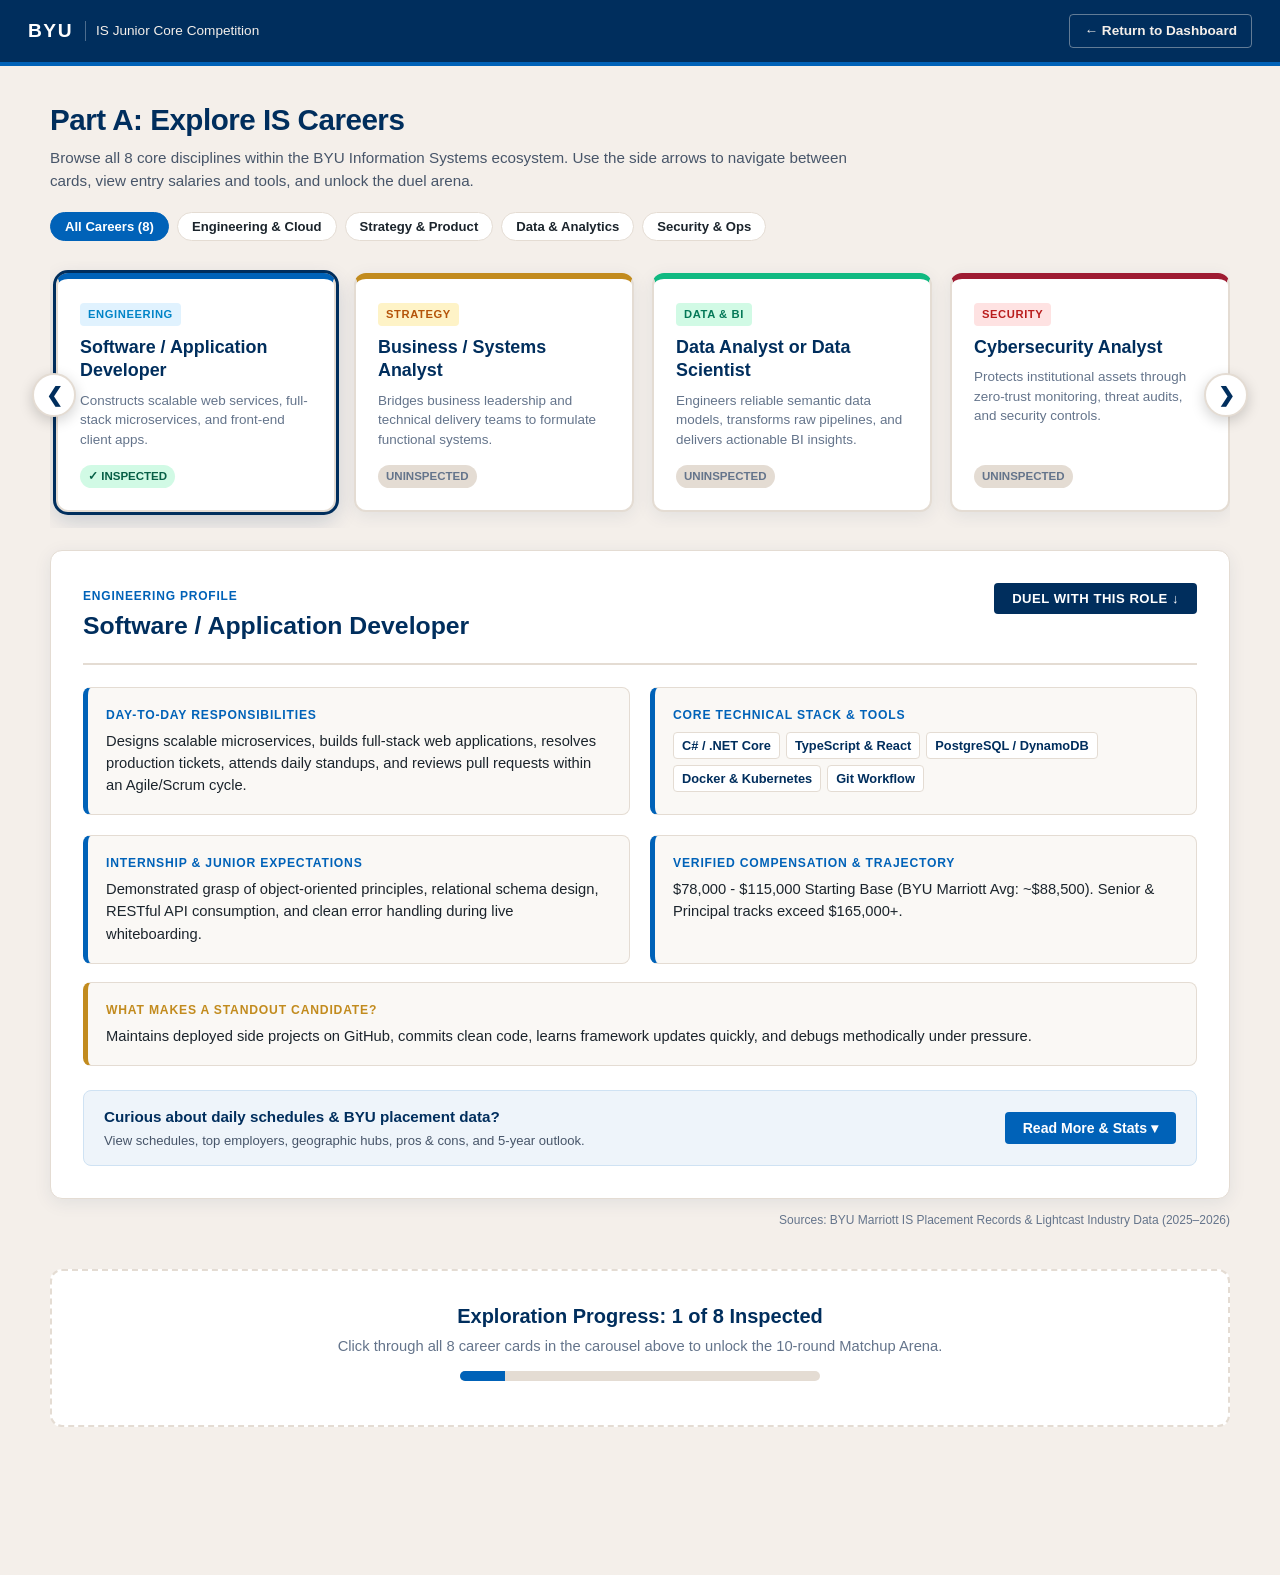
==== career-exploration.html @ b362ad03 "career exploration wed everything" ====
<!DOCTYPE html>
<html lang="en">
<head>
  <meta charset="UTF-8" />
  <meta name="viewport" content="width=device-width, initial-scale=1.0" />
  <title>BYU IS Career Launchpad | Career Discovery & Arena</title>
  <style>
    :root {
      --byu-navy: #002E5D;
      --byu-royal: #0062B8;
      --byu-sand: #F4EFEA;
      --byu-sand-dark: #E4DCD3;
      --byu-slate: #1B242C;
      --byu-white: #FFFFFF;
      --byu-gold: #C28B1E;
      --byu-crimson: #9E1B32;
      --arena-mat: #1a222d;
      --arena-ring: #0d131a;
      --neon-cyan: #00f0ff;
      --neon-gold: #ffb700;
      --shadow-soft: 0 4px 18px rgba(0, 46, 93, 0.08);
      --shadow-hard: 0 12px 36px rgba(0, 0, 0, 0.35);
    }

    * {
      box-sizing: border-box;
      margin: 0;
      padding: 0;
      font-family: -apple-system, BlinkMacSystemFont, "Segoe UI", Roboto, "Helvetica Neue", Arial, sans-serif;
    }

    html {
      scroll-behavior: smooth;
    }

    body {
      background-color: var(--byu-sand);
      color: var(--byu-slate);
      line-height: 1.5;
      padding-bottom: 100px;
    }

    .top-strip {
      background: var(--byu-navy);
      color: var(--byu-white);
      padding: 14px 28px;
      display: flex;
      justify-content: space-between;
      align-items: center;
      border-bottom: 4px solid var(--byu-royal);
    }

    .brand-cluster {
      display: flex;
      align-items: center;
      gap: 12px;
    }

    .brand-title {
      font-size: 1.2rem;
      font-weight: 900;
      letter-spacing: 1.5px;
      text-transform: uppercase;
    }

    .brand-sub {
      font-size: 0.85rem;
      color: var(--byu-sand);
      border-left: 1px solid rgba(255, 255, 255, 0.3);
      padding-left: 10px;
    }

    .home-portal {
      color: var(--byu-sand);
      text-decoration: none;
      font-size: 0.85rem;
      font-weight: 700;
      border: 1px solid rgba(244, 239, 234, 0.4);
      padding: 6px 14px;
      border-radius: 4px;
      transition: all 0.2s;
    }

    .home-portal:hover {
      background: var(--byu-royal);
      color: var(--byu-white);
      border-color: var(--byu-royal);
    }

    .content-container {
      max-width: 1220px;
      margin: 32px auto 0;
      padding: 0 20px;
    }

    /* PART A: CAROUSEL WITH DYNAMIC ARROWS */
    .module-section {
      margin-bottom: 40px;
    }

    .section-header {
      margin-bottom: 20px;
    }

    .section-title {
      font-size: 1.85rem;
      font-weight: 900;
      color: var(--byu-navy);
      letter-spacing: -0.5px;
      margin-bottom: 4px;
    }

    .section-subtitle {
      color: #475569;
      font-size: 0.95rem;
      max-width: 820px;
    }

    .carousel-controls-bar {
      display: flex;
      justify-content: flex-start;
      align-items: center;
      margin-bottom: 16px;
    }

    .filter-pills {
      display: flex;
      gap: 8px;
      overflow-x: auto;
      padding-bottom: 4px;
    }

    .pill-btn {
      border: 1px solid var(--byu-sand-dark);
      background: var(--byu-white);
      padding: 6px 14px;
      border-radius: 20px;
      cursor: pointer;
      font-size: 0.82rem;
      font-weight: 700;
      color: var(--byu-slate);
      transition: all 0.2s;
      white-space: nowrap;
    }

    .pill-btn.active {
      background: var(--byu-royal);
      color: var(--byu-white);
      border-color: var(--byu-royal);
    }

    /* CAROUSEL WRAPPER WITH PINNED SIDE BUTTONS & HIDDEN SCROLLBAR */
    .carousel-outer-wrapper {
      position: relative;
      display: flex;
      align-items: center;
    }

    .side-scroll-btn {
      position: absolute;
      top: 50%;
      transform: translateY(-50%);
      width: 44px;
      height: 44px;
      background: var(--byu-white);
      border: 2px solid var(--byu-sand-dark);
      border-radius: 50%;
      box-shadow: 0 4px 14px rgba(0, 0, 0, 0.18);
      display: flex;
      align-items: center;
      justify-content: center;
      cursor: pointer;
      font-size: 1.25rem;
      font-weight: 900;
      color: var(--byu-navy);
      z-index: 10;
      transition: all 0.2s ease;
      user-select: none;
    }

    .side-scroll-btn:hover {
      background: var(--byu-royal);
      color: var(--byu-white);
      border-color: var(--byu-royal);
      transform: translateY(-50%) scale(1.08);
    }

    .side-scroll-btn.hidden {
      display: none !important;
    }

    .side-scroll-left { left: -18px; }
    .side-scroll-right { right: -18px; }

    @media (max-width: 600px) {
      .side-scroll-left { left: -8px; }
      .side-scroll-right { right: -8px; }
    }

    .carousel-viewport {
      overflow-x: auto;
      scroll-behavior: smooth;
      padding: 12px 6px 16px;
      width: 100%;
      scrollbar-width: none; /* Firefox */
      -ms-overflow-style: none; /* IE/Edge */
    }

    .carousel-viewport::-webkit-scrollbar {
      display: none; /* Chrome, Safari, Opera */
    }

    .carousel-track {
      display: flex;
      gap: 18px;
      width: max-content;
    }

    /* ROLE COLOR STYLES */
    .career-card {
      width: 280px;
      background: var(--byu-white);
      border: 2px solid var(--byu-sand-dark);
      border-radius: 12px;
      padding: 22px;
      cursor: pointer;
      transition: all 0.22s ease-out;
      display: flex;
      flex-direction: column;
      justify-content: space-between;
      box-shadow: var(--shadow-soft);
      position: relative;
    }

    .career-card:hover {
      transform: translateY(-4px);
      box-shadow: 0 10px 24px rgba(0, 46, 93, 0.14);
    }

    .career-card.selected {
      outline: 3px solid var(--byu-navy);
      box-shadow: 0 8px 22px rgba(0, 46, 93, 0.2);
    }

    .card-theme-swe   { border-top: 6px solid #0062B8; }
    .card-theme-ba    { border-top: 6px solid #C28B1E; }
    .card-theme-data  { border-top: 6px solid #10B981; }
    .card-theme-sec   { border-top: 6px solid #9E1B32; }
    .card-theme-pm    { border-top: 6px solid #002E5D; }
    .card-theme-uxpm  { border-top: 6px solid #8B5CF6; }
    .card-theme-erp   { border-top: 6px solid #F59E0B; }
    .card-theme-cloud { border-top: 6px solid #06B6D4; }

    .badge-swe   { background: #E0F2FE; color: #0284C7; }
    .badge-ba    { background: #FEF3C7; color: #B45309; }
    .badge-data  { background: #D1FAE5; color: #047857; }
    .badge-sec   { background: #FEE2E2; color: #B91C1C; }
    .badge-pm    { background: #E2E8F0; color: #002E5D; }
    .badge-uxpm  { background: #EDE9FE; color: #6D28D9; }
    .badge-erp   { background: #FFEDD5; color: #C2410C; }
    .badge-cloud { background: #CFFAFE; color: #0E7490; }

    .card-badge {
      display: inline-block;
      font-size: 0.7rem;
      text-transform: uppercase;
      letter-spacing: 0.6px;
      padding: 3px 8px;
      border-radius: 4px;
      font-weight: 800;
      margin-bottom: 10px;
    }

    .card-title {
      font-size: 1.12rem;
      font-weight: 800;
      color: var(--byu-navy);
      line-height: 1.3;
      margin-bottom: 8px;
    }

    .card-snippet {
      font-size: 0.84rem;
      color: #64748B;
      line-height: 1.45;
      margin-bottom: 16px;
    }

    .card-inspect-tag {
      font-size: 0.72rem;
      font-weight: 800;
      padding: 3px 8px;
      border-radius: 20px;
      width: fit-content;
      text-transform: uppercase;
    }

    .card-inspect-tag.inspected { background: #D1FAE5; color: #065F46; }
    .card-inspect-tag.unopened { background: var(--byu-sand-dark); color: #64748B; }

    /* DETAIL SHEET PANEL */
    .detail-panel {
      background: var(--byu-white);
      border-radius: 12px;
      border: 1px solid var(--byu-sand-dark);
      padding: 32px;
      box-shadow: var(--shadow-soft);
      margin-top: 22px;
    }

    .detail-header-row {
      display: flex;
      justify-content: space-between;
      align-items: flex-start;
      border-bottom: 2px solid var(--byu-sand-dark);
      padding-bottom: 18px;
      margin-bottom: 22px;
      flex-wrap: wrap;
      gap: 12px;
    }

    .detail-heading {
      font-size: 1.55rem;
      font-weight: 900;
      color: var(--byu-navy);
    }

    .detail-grid {
      display: grid;
      grid-template-columns: 1fr 1fr;
      gap: 20px;
    }

    @media (max-width: 768px) {
      .detail-grid { grid-template-columns: 1fr; }
    }

    .detail-cell {
      background: #FAF8F5;
      padding: 18px;
      border-radius: 8px;
      border: 1px solid var(--byu-sand-dark);
      border-left-width: 5px;
    }

    .detail-label {
      font-size: 0.76rem;
      text-transform: uppercase;
      font-weight: 800;
      color: var(--byu-royal);
      letter-spacing: 0.8px;
      margin-bottom: 6px;
    }

    .detail-val {
      font-size: 0.92rem;
      color: var(--byu-slate);
    }

    .pills-group {
      display: flex;
      flex-wrap: wrap;
      gap: 6px;
      margin-top: 8px;
    }

    .tool-pill {
      background: var(--byu-white);
      border: 1px solid var(--byu-sand-dark);
      padding: 3px 8px;
      border-radius: 4px;
      font-size: 0.8rem;
      font-weight: 700;
      color: var(--byu-navy);
    }

    /* READ MORE DRAWER */
    .read-more-bar {
      margin-top: 24px;
      display: flex;
      justify-content: space-between;
      align-items: center;
      background: #EEF4FA;
      border: 1px solid #CFE2F3;
      padding: 14px 20px;
      border-radius: 8px;
    }

    .btn-toggle-readmore {
      background: var(--byu-royal);
      color: var(--byu-white);
      border: none;
      padding: 8px 18px;
      font-size: 0.88rem;
      font-weight: 800;
      border-radius: 4px;
      cursor: pointer;
      transition: background 0.2s;
    }

    .btn-toggle-readmore:hover {
      background: var(--byu-navy);
    }

    .deep-dive-drawer {
      display: none;
      margin-top: 22px;
      border-top: 2px dashed var(--byu-sand-dark);
      padding-top: 24px;
      animation: expandDrawer 0.3s ease-out;
    }

    .deep-dive-drawer.open {
      display: block;
    }

    @keyframes expandDrawer {
      from { opacity: 0; transform: translateY(-10px); }
      to { opacity: 1; transform: translateY(0); }
    }

    .drawer-section-title {
      font-size: 1.15rem;
      font-weight: 800;
      color: var(--byu-navy);
      margin-bottom: 14px;
      display: flex;
      align-items: center;
      gap: 8px;
    }

    .stats-table-wrapper {
      background: var(--byu-white);
      border: 1px solid var(--byu-sand-dark);
      border-radius: 8px;
      overflow: hidden;
      margin-bottom: 22px;
    }

    .stats-table {
      width: 100%;
      border-collapse: collapse;
      font-size: 0.88rem;
      text-align: left;
    }

    .stats-table th {
      background: var(--byu-navy);
      color: var(--byu-white);
      padding: 10px 14px;
      font-weight: 700;
      font-size: 0.8rem;
      text-transform: uppercase;
    }

    .stats-table td {
      padding: 10px 14px;
      border-bottom: 1px solid var(--byu-sand-dark);
      color: #334155;
    }

    .stats-table tr:nth-child(even) td {
      background: #FAF8F5;
    }

    .schedule-timeline {
      background: #FAF8F5;
      border: 1px solid var(--byu-sand-dark);
      border-radius: 8px;
      padding: 18px;
      margin-bottom: 22px;
    }

    .schedule-item {
      display: flex;
      gap: 16px;
      margin-bottom: 12px;
      font-size: 0.88rem;
    }

    .schedule-time {
      font-weight: 800;
      color: var(--byu-royal);
      min-width: 85px;
    }

    .schedule-desc {
      color: var(--byu-slate);
    }

    .pros-cons-grid {
      display: grid;
      grid-template-columns: 1fr 1fr;
      gap: 16px;
      margin-bottom: 22px;
    }

    @media (max-width: 650px) {
      .pros-cons-grid { grid-template-columns: 1fr; }
    }

    .pros-card {
      background: #F0FDF4;
      border: 1px solid #BBF7D0;
      border-radius: 8px;
      padding: 16px;
    }

    .cons-card {
      background: #FEF2F2;
      border: 1px solid #FECACA;
      border-radius: 8px;
      padding: 16px;
    }

    .pros-cons-title {
      font-size: 0.8rem;
      font-weight: 800;
      text-transform: uppercase;
      letter-spacing: 0.6px;
      margin-bottom: 8px;
    }

    .pros-cons-list {
      padding-left: 18px;
      font-size: 0.86rem;
      color: #334155;
    }

    .pros-cons-list li { margin-bottom: 4px; }

    .citation-foot {
      font-size: 0.75rem;
      color: #64748B;
      text-align: right;
      margin-top: 12px;
    }

    /* GATEWAY LOCK CONTROLLER */
    .arena-gate {
      background: var(--byu-white);
      border: 2px dashed var(--byu-sand-dark);
      border-radius: 12px;
      padding: 30px;
      text-align: center;
      margin: 32px 0 48px;
      transition: all 0.3s;
    }

    .arena-gate.open {
      border: 2px solid var(--byu-royal);
      background: #F0F6FC;
    }

    .gate-meter {
      max-width: 360px;
      height: 10px;
      background: var(--byu-sand-dark);
      border-radius: 10px;
      margin: 14px auto;
      overflow: hidden;
    }

    .gate-meter-fill {
      height: 100%;
      background: var(--byu-royal);
      width: 12.5%;
      transition: width 0.35s ease;
    }

    .btn-enter-arena {
      background: var(--byu-navy);
      color: var(--byu-white);
      border: none;
      padding: 14px 34px;
      font-size: 0.98rem;
      font-weight: 900;
      border-radius: 4px;
      cursor: pointer;
      letter-spacing: 0.5px;
      text-transform: uppercase;
      transition: all 0.2s;
    }

    .btn-enter-arena:hover {
      background: var(--byu-royal);
      transform: translateY(-2px);
      box-shadow: 0 6px 18px rgba(0, 98, 184, 0.3);
    }

    /* PART B: EXTERNAL LIGHT-THEMED ORIENTATION CARD */
    .arena-standalone-guide {
      background: var(--byu-white);
      border: 1px solid var(--byu-sand-dark);
      border-radius: 12px;
      padding: 30px 32px;
      margin-bottom: 24px;
      box-shadow: var(--shadow-soft);
      border-left: 6px solid var(--byu-royal);
    }

    .guide-badge {
      display: inline-block;
      font-size: 0.72rem;
      font-weight: 800;
      text-transform: uppercase;
      letter-spacing: 0.8px;
      background: #E0F2FE;
      color: var(--byu-royal);
      padding: 3px 10px;
      border-radius: 4px;
      margin-bottom: 8px;
    }

    .arena-standalone-guide h2 {
      font-size: 1.55rem;
      font-weight: 900;
      color: var(--byu-navy);
      margin-bottom: 6px;
    }

    .arena-standalone-guide p {
      color: #475569;
      font-size: 0.95rem;
      line-height: 1.55;
      max-width: 960px;
      margin-bottom: 20px;
    }

    .guide-steps-row {
      display: grid;
      grid-template-columns: repeat(3, 1fr);
      gap: 16px;
    }

    @media (max-width: 768px) {
      .guide-steps-row { grid-template-columns: 1fr; }
    }

    .guide-step-box {
      background: #FAF8F5;
      border: 1px solid var(--byu-sand-dark);
      border-radius: 8px;
      padding: 16px;
    }

    .step-num {
      font-size: 0.78rem;
      font-weight: 900;
      color: var(--byu-royal);
      text-transform: uppercase;
      margin-bottom: 4px;
    }

    .step-text {
      font-size: 0.88rem;
      color: var(--byu-slate);
      line-height: 1.4;
    }

    /* PART B: STADIUM ARENA (DARK DUEL CONTAINER) */
    .arena-colosseum {
      display: none;
      background: var(--arena-ring);
      border-radius: 16px;
      box-shadow: var(--shadow-hard);
      overflow: hidden;
      color: var(--byu-white);
      margin-top: 40px;
      border: 2px solid #283747;
    }

    .arena-colosseum.unlocked {
      display: block;
      animation: colosseumDeploy 0.5s cubic-bezier(0.16, 1, 0.3, 1);
    }

    @keyframes colosseumDeploy {
      from { opacity: 0; transform: scale(0.97) translateY(30px); }
      to { opacity: 1; transform: scale(1) translateY(0); }
    }

    .arena-skyline {
      background: linear-gradient(180deg, #0b1118 0%, #151e2a 100%);
      padding: 18px 28px;
      display: flex;
      justify-content: space-between;
      align-items: center;
      border-bottom: 2px solid #233140;
      flex-wrap: wrap;
      gap: 16px;
    }

    .roster-picker {
      display: flex;
      align-items: center;
      gap: 10px;
    }

    .roster-select {
      background: #192330;
      color: var(--byu-white);
      border: 1px solid #3d4f63;
      border-radius: 4px;
      padding: 8px 12px;
      font-size: 0.92rem;
      font-weight: 700;
      outline: none;
    }

    .battle-canvas {
      background: radial-gradient(circle at center, #202b38 0%, #10151c 85%);
      position: relative;
      padding: 36px 20px 10px;
      overflow: hidden;
      min-height: 440px;
      display: flex;
      flex-direction: column;
      justify-content: space-between;
    }

    .rope-line {
      position: absolute;
      width: 100%;
      height: 4px;
      background: rgba(255, 255, 255, 0.14);
      border-top: 1px solid rgba(0, 240, 255, 0.2);
      border-bottom: 1px solid rgba(0, 0, 0, 0.4);
      z-index: 1;
    }
    .rope-1 { top: 110px; }
    .rope-2 { top: 150px; }
    .rope-3 { top: 190px; }

    .fighters-row {
      display: flex;
      justify-content: space-around;
      align-items: flex-end;
      position: relative;
      z-index: 3;
      padding: 0 30px;
      min-height: 230px;
    }

    .fighter-pedestal {
      display: flex;
      flex-direction: column;
      align-items: center;
      width: 170px;
      position: relative;
      transition: transform 0.2s;
    }

    .hp-shell {
      width: 150px;
      background: #11171f;
      border: 2px solid #3e4f63;
      border-radius: 6px;
      padding: 3px;
      margin-bottom: 12px;
      box-shadow: 0 0 10px rgba(0,0,0,0.5);
    }

    .hp-fill {
      height: 13px;
      background: linear-gradient(90deg, #10B981, #059669);
      border-radius: 3px;
      transition: width 0.4s ease-out, background 0.4s;
      width: 100%;
    }

    .fighter-avatar {
      width: 125px;
      height: 145px;
      position: relative;
    }

    .fighter-title-tag {
      font-size: 0.9rem;
      font-weight: 900;
      color: var(--byu-sand);
      margin-top: 8px;
      text-align: center;
      letter-spacing: 0.5px;
    }

    .stadium-score-bug {
      background: rgba(17, 23, 31, 0.85);
      border: 1px solid #3e4f63;
      border-radius: 6px;
      padding: 8px 16px;
      text-align: center;
      box-shadow: 0 4px 15px rgba(0,0,0,0.4);
    }

    .score-round {
      font-size: 1.15rem;
      font-weight: 900;
      letter-spacing: 2px;
      color: var(--neon-cyan);
    }

    /* PUNCH AND HIT DYNAMICS */
    .l-lunge { animation: lungeLeft 0.35s ease-in-out; }
    .r-lunge { animation: lungeRight 0.35s ease-in-out; }
    .damage-reaction { animation: hurtShake 0.35s ease-in-out; }

    @keyframes lungeLeft {
      0% { transform: translateX(0); }
      50% { transform: translateX(110px) rotate(10deg); }
      100% { transform: translateX(0); }
    }

    @keyframes lungeRight {
      0% { transform: translateX(0); }
      50% { transform: translateX(-110px) rotate(-10deg); }
      100% { transform: translateX(0); }
    }

    @keyframes hurtShake {
      0% { transform: translateX(0); }
      25% { transform: translateX(14px); filter: brightness(2.5) drop-shadow(0 0 14px var(--byu-crimson)); }
      50% { transform: translateX(-10px); }
      75% { transform: translateX(6px); }
      100% { transform: translateX(0); }
    }

    .impact-splash {
      position: absolute;
      top: -26px;
      font-size: 1.5rem;
      font-weight: 900;
      color: var(--neon-gold);
      text-shadow: 0 0 10px rgba(0,0,0,0.9);
      opacity: 0;
      pointer-events: none;
      transition: all 0.2s;
    }

    .impact-splash.show {
      opacity: 1;
      transform: translateY(-14px) scale(1.2);
    }

    /* 4-OPTION DILEMMA CONSOLE */
    .dilemma-console {
      background: var(--byu-white);
      color: var(--byu-slate);
      border-radius: 10px;
      padding: 24px;
      margin: 18px 20px 20px;
      box-shadow: 0 10px 30px rgba(0,0,0,0.5);
      position: relative;
      z-index: 4;
    }

    .dilemma-title {
      font-size: 1.1rem;
      font-weight: 800;
      color: var(--byu-navy);
      margin-bottom: 18px;
      line-height: 1.4;
    }

    .dilemma-grid {
      display: grid;
      grid-template-columns: 1fr 1fr;
      gap: 12px;
    }

    @media (max-width: 700px) {
      .dilemma-grid { grid-template-columns: 1fr; }
    }

    .dilemma-btn {
      background: var(--byu-sand);
      border: 1px solid var(--byu-sand-dark);
      padding: 14px;
      border-radius: 6px;
      font-size: 0.9rem;
      text-align: left;
      cursor: pointer;
      color: var(--byu-slate);
      font-weight: 500;
      line-height: 1.4;
      transition: all 0.2s;
    }

    .dilemma-btn:hover {
      background: #E8F1F9;
      border-color: var(--byu-royal);
      color: var(--byu-navy);
      transform: translateY(-1px);
    }

    /* SIMPLIFIED VERDICT BANNER */
    .arena-verdict-box {
      background: var(--byu-white);
      color: var(--byu-slate);
      border-radius: 12px;
      padding: 30px;
      margin: 18px 20px 24px;
      border-top: 6px solid var(--byu-royal);
      display: none;
      box-shadow: 0 10px 30px rgba(0,0,0,0.3);
      text-align: left;
    }

    .verdict-header-row {
      display: flex;
      justify-content: space-between;
      align-items: center;
      border-bottom: 2px solid var(--byu-sand-dark);
      padding-bottom: 14px;
      margin-bottom: 18px;
      flex-wrap: wrap;
      gap: 12px;
    }

    .verdict-header-row h3 {
      font-size: 1.6rem;
      font-weight: 900;
      color: var(--byu-navy);
    }

    .verdict-badge {
      background: #E8F1F9;
      color: var(--byu-royal);
      padding: 4px 12px;
      border-radius: 20px;
      font-size: 0.82rem;
      font-weight: 800;
      text-transform: uppercase;
      letter-spacing: 0.8px;
    }

    .verdict-summary-list {
      list-style: none;
      margin-bottom: 24px;
      display: flex;
      flex-direction: column;
      gap: 10px;
    }

    .verdict-summary-list li {
      background: #FAF8F5;
      padding: 12px 16px;
      border-radius: 6px;
      border-left: 4px solid var(--byu-royal);
      font-size: 0.92rem;
      color: #334155;
    }

    .verdict-summary-list li strong {
      color: var(--byu-navy);
    }

    .verdict-actions {
      display: flex;
      justify-content: flex-end;
      gap: 12px;
      flex-wrap: wrap;
    }

    .btn-secondary {
      background: var(--byu-sand);
      color: var(--byu-slate);
      border: 1px solid var(--byu-sand-dark);
      padding: 10px 20px;
      font-size: 0.92rem;
      font-weight: 800;
      border-radius: 4px;
      cursor: pointer;
      transition: all 0.2s;
    }

    .btn-secondary:hover {
      background: #eae2d8;
    }
  </style>
</head>
<body>

  <header class="top-strip">
    <div class="brand-cluster">
      <span class="brand-title">BYU</span>
      <span class="brand-sub">IS Junior Core Competition</span>
    </div>
    <a href="index.html" class="home-portal">&larr; Return to Dashboard</a>
  </header>

  <main class="content-container">

    <section class="module-section" id="partASection">
      <div class="section-header">
        <h1 class="section-title">Part A: Explore IS Careers</h1>
        <p class="section-subtitle">
          Browse all 8 core disciplines within the BYU Information Systems ecosystem. Use the side arrows to navigate between cards, view entry salaries and tools, and unlock the duel arena.
        </p>
      </div>

      <div class="carousel-controls-bar">
        <div class="filter-pills" id="filterPills">
          <button class="pill-btn active" onclick="filterCarousel('all', this)">All Careers (8)</button>
          <button class="pill-btn" onclick="filterCarousel('engineering', this)">Engineering & Cloud</button>
          <button class="pill-btn" onclick="filterCarousel('strategy', this)">Strategy & Product</button>
          <button class="pill-btn" onclick="filterCarousel('data', this)">Data & Analytics</button>
          <button class="pill-btn" onclick="filterCarousel('security', this)">Security & Ops</button>
        </div>
      </div>

      <div class="carousel-outer-wrapper">
        <button class="side-scroll-btn side-scroll-left" id="scrollBtnLeft" onclick="scrollCarousel(-1)" aria-label="Scroll left">&#10094;</button>

        <div class="carousel-viewport" id="carouselViewport">
          <div class="carousel-track" id="carouselTrack"></div>
        </div>

        <button class="side-scroll-btn side-scroll-right" id="scrollBtnRight" onclick="scrollCarousel(1)" aria-label="Scroll right">&#10095;</button>
      </div>

      <div class="detail-panel" id="detailPanel"></div>
      <p class="citation-foot">Sources: BYU Marriott IS Placement Records & Lightcast Industry Data (2025–2026)</p>
    </section>

    <div class="arena-gate" id="arenaGate">
      <h3 id="gateHeading" style="color: var(--byu-navy); font-size: 1.25rem; margin-bottom: 4px;">Locked: Complete Your Exploration</h3>
      <p id="gateSub" style="color: #64748B; font-size: 0.92rem;">Inspect all 8 career cards above to unlock the 10-round Matchup Arena.</p>
      <div class="gate-meter">
        <div class="gate-meter-fill" id="gateMeterFill"></div>
      </div>
      <button class="btn-enter-arena" id="btnEnterArena" style="display: none;" onclick="unlockStadium()">
        Enter Matchup Arena &darr;
      </button>
    </div>

    <section class="arena-standalone-guide" id="arenaGuideBlock" style="display: none;">
      <span class="guide-badge">Career Comparison Arena</span>
      <h2>Torn Between Two Career Paths? Let Real Decisions Break the Tie.</h2>
      <p>
        Information Systems opens doors to distinct disciplines, and it is normal to like more than one. 
        The <strong>Matchup Arena</strong> lets you pick any two career paths you are considering and pits them head-to-head. 
        Rather than asking which career is "better," you will navigate 10 realistic, junior-friendly work scenarios. 
        Your choices reflect how you naturally like to think, build, and work with teams, revealing which path is genuinely the strongest fit for you before the STEM Fair.
      </p>

      <div class="guide-steps-row">
        <div class="guide-step-box">
          <div class="step-num">Step 1: Choose Your Matchup</div>
          <div class="step-text">Select two distinct career paths you find appealing using the Corner 1 and Corner 2 dropdowns.</div>
        </div>
        <div class="guide-step-box">
          <div class="step-num">Step 2: Answer Work Dilemmas</div>
          <div class="step-text">Work through 10 scenarios. Each choice awards points and triggers attack animations for matching roles.</div>
        </div>
        <div class="guide-step-box">
          <div class="step-num">Step 3: Unpack Your Alignment</div>
          <div class="step-text">Receive a tailored breakdown detailing why that discipline fits your natural rhythm, along with an action item.</div>
        </div>
      </div>
    </section>

    <section class="arena-colosseum" id="arenaColosseum">
      <div class="arena-skyline">
        <div class="roster-picker">
          <label style="font-size: 0.8rem; text-transform: uppercase; color: #94A3B8; font-weight: 800;">Corner 1:</label>
          <select class="roster-select" id="rosterCorner1"></select>
        </div>
        <div style="font-size: 1.4rem; font-weight: 900; color: var(--neon-cyan); text-shadow: 0 0 10px rgba(0,240,255,0.5);">VS</div>
        <div class="roster-picker">
          <label style="font-size: 0.8rem; text-transform: uppercase; color: #94A3B8; font-weight: 800;">Corner 2:</label>
          <select class="roster-select" id="rosterCorner2"></select>
        </div>
        <button class="btn-enter-arena" style="padding: 8px 18px; font-size: 0.85rem;" onclick="resetMatch()">Rematch</button>
      </div>

      <div class="battle-canvas">
        <div class="rope-line rope-1"></div>
        <div class="rope-line rope-2"></div>
        <div class="rope-line rope-3"></div>

        <div class="fighters-row">
          <div class="fighter-pedestal" id="pedestalLeft">
            <div class="impact-splash" id="impactLeft">CLASH!</div>
            <div class="hp-shell"><div class="hp-fill" id="hpFillLeft"></div></div>
            <div class="fighter-avatar" id="avatarLeft"></div>
            <div class="fighter-title-tag" id="titleLeft">Fighter 1</div>
          </div>

          <div class="stadium-score-bug">
            <div class="score-round" id="roundIndicator">ROUND 1 / 10</div>
            <span style="font-size: 0.72rem; color: #94A3B8; text-transform: uppercase; letter-spacing: 1px;">Alignment Clash</span>
          </div>

          <div class="fighter-pedestal" id="pedestalRight">
            <div class="impact-splash" id="impactRight">CLASH!</div>
            <div class="hp-shell"><div class="hp-fill" id="hpFillRight"></div></div>
            <div class="fighter-avatar" id="avatarRight"></div>
            <div class="fighter-title-tag" id="titleRight">Fighter 2</div>
          </div>
        </div>

        <div class="dilemma-console" id="dilemmaConsole">
          <div class="dilemma-title" id="dilemmaTitle">Loading scenario...</div>
          <div class="dilemma-grid" id="dilemmaGrid"></div>
        </div>

        <div class="arena-verdict-box" id="verdictBox">
          <div class="verdict-header-row">
            <div>
              <span style="font-size:0.75rem; font-weight:800; text-transform:uppercase; color:var(--byu-royal);">Duel Outcome</span>
              <h3 id="verdictHeadline">Alignment Determined</h3>
            </div>
            <span class="verdict-badge" id="verdictBadge">Validated Fit</span>
          </div>

          <p id="verdictIntro" style="font-size: 0.98rem; color: #334155; margin-bottom: 16px;"></p>

          <ul class="verdict-summary-list">
            <li id="whyPoint1"><strong>Why this fits you:</strong> Analyzing breakdown...</li>
            <li id="whyPoint2"><strong>Your optimal rhythm:</strong> Analyzing work style...</li>
            <li id="whyPoint3"><strong>STEM Fair action item:</strong> Loading action item...</li>
          </ul>

          <div class="verdict-actions">
            <button class="btn-secondary" onclick="resetMatch()">Test Another Matchup</button>
            <button class="btn-enter-arena" id="btnDeepDive" onclick="deepDiveWinner()">
              Review Role Details &uarr;
            </button>
          </div>
        </div>
      </div>
    </section>

  </main>

  <script>
    // --- 1. DATA REPOSITORY: 8 CORE IS PATHS WITH DEEP-DIVE EXPANSION ---
    const careerTracks = [
      {
        id: "swe",
        title: "Software / Application Developer",
        categoryGroup: "engineering",
        categoryBadge: "Engineering",
        themeClass: "card-theme-swe",
        badgeClass: "badge-swe",
        accentColor: "#0062B8",
        fighterName: "The Code Titan",
        snippet: "Constructs scalable web services, full-stack microservices, and front-end client apps.",
        dayToDay: "Designs scalable microservices, builds full-stack web applications, resolves production tickets, attends daily standups, and reviews pull requests within an Agile/Scrum cycle.",
        skills: ["C# / .NET Core", "TypeScript & React", "PostgreSQL / DynamoDB", "Docker & Kubernetes", "Git Workflow"],
        internExpectations: "Demonstrated grasp of object-oriented principles, relational schema design, RESTful API consumption, and clean error handling during live whiteboarding.",
        salary: "$78,000 - $115,000 Starting Base (BYU Marriott Avg: ~$88,500). Senior & Principal tracks exceed $165,000+.",
        standout: "Maintains deployed side projects on GitHub, commits clean code, learns framework updates quickly, and debugs methodically under pressure.",
        summaryWhy: "You lean into direct building, hands-on logic, and solving concrete code errors rather than staying in theoretical discussions.",
        summaryRhythm: "Dedicated blocks of uninterrupted building time where you can point to working software at the end of the day.",
        summaryAction: "Bring deployed GitHub repo links to the STEM Fair and practice explaining object-oriented design and algorithm complexity (Big-O).",
        deepDive: {
          expandedOverview: "Software developers in the BYU IS ecosystem construct and maintain scalable applications. Unlike pure computer science theory, IS developers focus on business-aligned web services, database architecture, intuitive interfaces, and enterprise cloud integration.",
          byuStats: {
            bsisAvg: "$74,800",
            mismAvg: "$91,800",
            conversionRate: "37% BSIS / 59% MISM",
            placementRate: "92% (3 mos. post-grad)"
          },
          schedule: [
            { time: "9:00 AM", desc: "Daily standup meeting (15 mins) to review sprint Jira tickets and unblock teammates." },
            { time: "9:30 AM", desc: "Core focus block: Developing a new REST API endpoint in C#/.NET and writing unit tests." },
            { time: "1:00 PM", desc: "GitHub Pull Request reviews: Critiquing teammate code for security and schema efficiency." },
            { time: "2:30 PM", desc: "Architecture sync with Systems Analyst to clarify database schema requirements for next sprint." },
            { time: "4:00 PM", desc: "CI/CD container deployment debugging on Docker / AWS test environments." }
          ],
          topEmployers: ["Lucid Software", "Amazon / AWS", "BambooHR", "Qualtrics", "Apple", "Adobe", "Pattern"],
          topLocations: ["Salt Lake City / Lehi (Silicon Slopes), UT", "Seattle, WA", "Bay Area, CA", "Dallas / Austin, TX"],
          pros: [
            "High starting compensation with fast progression to Senior Engineer ($150k+).",
            "Clear measure of daily productivity (shipped features, passing test suites).",
            "High demand and remote/hybrid work flexibility."
          ],
          cons: [
            "Occasional on-call rotation schedules for unexpected production outages.",
            "Fast-moving technical stacks require continuous learning outside work."
          ],
          outlook: "Strong 5-year growth. As AI-assisted development (GitHub Copilot, Cursor) accelerates boilerplate coding, demand is shifting toward developers who understand complex architecture, system integration, and security."
        },
        svg: `
          <svg viewBox="0 0 130 150" width="100%" height="100%">
            <rect x="35" y="45" width="60" height="60" rx="10" fill="#002E5D" stroke="#00f0ff" stroke-width="2"/>
            <polygon points="65,55 85,75 65,95 45,75" fill="#0062B8"/>
            <circle cx="65" cy="75" r="8" fill="#00f0ff"/>
            <circle cx="65" cy="30" r="22" fill="#1B242C" stroke="#00f0ff" stroke-width="1.5"/>
            <path d="M 50 28 Q 65 35 80 28" stroke="#00f0ff" stroke-width="4" fill="none"/>
            <rect x="18" y="30" width="8" height="90" rx="4" fill="#64748B"/>
            <rect x="6" y="25" width="32" height="24" rx="4" fill="#002E5D" stroke="#00f0ff" stroke-width="2"/>
            <text x="12" y="41" font-size="11" font-weight="900" fill="#00f0ff" font-family="monospace">&lt;/&gt;</text>
            <circle cx="102" cy="85" r="14" fill="#1B242C" stroke="#0062B8" stroke-width="2"/>
            <circle cx="102" cy="85" r="6" fill="#00f0ff"/>
          </svg>
        `
      },
      {
        id: "ba",
        title: "Business / Systems Analyst",
        categoryGroup: "strategy",
        categoryBadge: "Strategy",
        themeClass: "card-theme-ba",
        badgeClass: "badge-ba",
        accentColor: "#C28B1E",
        fighterName: "The Architecture Maestro",
        snippet: "Bridges business leadership and technical delivery teams to formulate functional systems.",
        dayToDay: "Serves as the vital translator between business leaders and technical engineering teams. Gathers requirements, models data workflows, builds sprint backlogs in Jira, and coordinates user acceptance testing.",
        skills: ["Relational SQL", "Lucidchart / BPMN Modeling", "Jira & Confluence", "Tableau Analytics", "Functional Specification"],
        internExpectations: "Ability to dissect vague executive statements into functional edge cases, query databases to substantiate claims, and facilitate structured backlog refinement meetings.",
        salary: "$70,000 - $94,000 Starting Base. Senior Consulting and Director of Technical Product tracks reach $155,000+.",
        standout: "Demonstrates exceptional communication polish, asks probing questions that expose edge-case logic early, and writes documentation that engineers actually enjoy reading.",
        summaryWhy: "You excel at listening, clarifying goals, and ensuring the team builds the right solution before writing lines of code.",
        summaryRhythm: "Cross-functional collaboration, leading whiteboarding discussions, and translating executive strategy into technical roadmaps.",
        summaryAction: "Highlight process diagrams and user journey specs on your resume, and prepare examples of times you aligned disagreeing teammates.",
        deepDive: {
          expandedOverview: "Business and Systems Analysts are the core problem decoders in the business school. They ensure expensive developer hours aren't wasted on software nobody needs. They map operational workflows, model data schemas, and validate acceptance criteria with users.",
          byuStats: {
            bsisAvg: "$73,200",
            mismAvg: "$89,500",
            conversionRate: "35% BSIS / 52% MISM",
            placementRate: "94% (3 mos. post-grad)"
          },
          schedule: [
            { time: "9:00 AM", desc: "Sprint backlog grooming with software engineers to clarify requirement ambiguities." },
            { time: "10:30 AM", desc: "Stakeholder workshop with Finance & Operations heads to map order fulfillment bottlenecks." },
            { time: "1:00 PM", desc: "SQL validation queries to verify actual transaction patterns against user-reported issues." },
            { time: "2:30 PM", desc: "Drafting BPMN workflow diagrams and acceptance test criteria in Jira." },
            { time: "4:00 PM", desc: "User Acceptance Testing (UAT) walk-through with business end-users." }
          ],
          topEmployers: ["Deloitte", "Goldman Sachs", "PwC", "Credera", "Southwest Airlines", "ExxonMobil", "The Church of Jesus Christ of Latter-day Saints"],
          topLocations: ["Salt Lake City, UT", "Dallas / Fort Worth, TX", "Denver, CO", "Phoenix, AZ"],
          pros: [
            "High exposure to C-suite executives and business leadership early in career.",
            "Fast runway into Product Management or Management Consulting.",
            "Ideal balance of interpersonal communication and technical database modeling."
          ],
          cons: [
            "High meeting density can occasionally leave limited time for independent desk work.",
            "Navigating conflicting stakeholder demands can be politically sensitive."
          ],
          outlook: "Continuous growth. Organizations upgrading legacy tech stacks need analysts who can bridge technical developers with corporate leadership."
        },
        svg: `
          <svg viewBox="0 0 130 150" width="100%" height="100%">
            <polygon points="35,45 95,45 105,115 25,115" fill="#1B242C" stroke="#C28B1E" stroke-width="2"/>
            <circle cx="65" cy="30" r="20" fill="#F4EFEA"/>
            <path d="M 45 22 Q 65 14 85 22" stroke="#C28B1E" stroke-width="3" fill="none"/>
            <rect x="85" y="55" width="36" height="50" rx="3" fill="#002E5D" stroke="#ffb700" stroke-width="1.5" transform="rotate(-10 85 55)"/>
            <line x1="90" y1="65" x2="110" y2="65" stroke="#FFFFFF" stroke-width="1.5"/>
            <line x1="90" y1="72" x2="115" y2="72" stroke="#FFFFFF" stroke-width="1.5"/>
            <line x1="20" y1="105" x2="40" y2="65" stroke="#C28B1E" stroke-width="3"/>
            <circle cx="20" cy="105" r="5" fill="#ffb700"/>
          </svg>
        `
      },
      {
        id: "data",
        title: "Data Analyst or Data Scientist",
        categoryGroup: "data",
        categoryBadge: "Data & BI",
        themeClass: "card-theme-data",
        badgeClass: "badge-data",
        accentColor: "#10B981",
        fighterName: "The Insight Alchemist",
        snippet: "Engineers reliable semantic data models, transforms raw pipelines, and delivers actionable BI insights.",
        dayToDay: "Builds clean data transformation pipelines using dbt, maintains Snowflake/BigQuery warehouses, provisions executive semantic layers, and analyzes anomalies in operational KPIs.",
        skills: ["Advanced SQL (Window functions)", "Python (Pandas, NumPy)", "Snowflake / BigQuery", "dbt Modeling", "Power BI / Tableau"],
        internExpectations: "Fluency writing multi-join queries with CTEs, understanding normalization vs. dimensional star-schemas, and building responsive dashboards for end users.",
        salary: "$72,000 - $98,000 Starting Base. Data Engineering and Head of Analytics paths scale to $150,000+.",
        standout: "Transforms messy data into actionable stories, spots misleading trends, and demonstrates disciplined data modeling hygiene.",
        summaryWhy: "You prefer empirical facts over opinions and enjoy uncovering patterns in data to guide business decisions.",
        summaryRhythm: "Exploratory data analysis, writing clean SQL queries, and designing visual dashboards that make decisions straightforward.",
        summaryAction: "Bring portfolio examples of dashboards that answer specific business questions and demonstrate comfort with multi-table joins.",
        deepDive: {
          expandedOverview: "Data Analysts and Analytics Engineers turn messy raw databases into clean decision platforms. In BYU IS, this path marries business acumen with robust data warehouse modeling (star schemas, dbt transformations, and executive visualization).",
          byuStats: {
            bsisAvg: "$73,900",
            mismAvg: "$90,400",
            conversionRate: "34% BSIS / 48% MISM",
            placementRate: "91% (3 mos. post-grad)"
          },
          schedule: [
            { time: "9:00 AM", desc: "Auditing nightly automated dbt data transformation runs in Snowflake." },
            { time: "10:00 AM", desc: "Writing complex window functions in SQL to calculate 30-day user retention cohorts." },
            { time: "1:00 PM", desc: "Building an executive dashboard in Power BI / Tableau for VP of Growth." },
            { time: "3:00 PM", desc: "Investigating a metric discrepancy between web analytics and backend billing records." },
            { time: "4:30 PM", desc: "Documenting metric definitions in the enterprise semantic data dictionary." }
          ],
          topEmployers: ["Domo", "Palantir", "Snowflake", "Overstock / Beyond", "Amazon", "KPMG", "Intermountain Health"],
          topLocations: ["Lehi / Draper, UT", "Seattle, WA", "San Francisco, CA", "Chicago, IL"],
          pros: [
            "Direct impact on major strategic business decisions.",
            "Valuable, transferable skill set spanning every modern industry.",
            "High opportunity to work with modern cloud tech (Snowflake, BigQuery, dbt)."
          ],
          cons: [
            "A large percentage of time is spent cleaning and wrangling dirty, unstandardized data.",
            "Can face pressure when different executives use conflicting metric definitions."
          ],
          outlook: "Strong demand. As companies collect terabytes of operational data, analytics engineers who can transform raw data into reliable business models remain essential."
        },
        svg: `
          <svg viewBox="0 0 130 150" width="100%" height="100%">
            <polygon points="35,45 95,45 100,115 30,115" fill="#0062B8" stroke="#00f0ff" stroke-width="1.5"/>
            <circle cx="65" cy="28" r="20" fill="#F4EFEA"/>
            <circle cx="72" cy="28" r="7" stroke="#ffb700" stroke-width="2" fill="none"/>
            <circle cx="25" cy="70" r="16" fill="#002E5D" stroke="#00f0ff" stroke-width="2"/>
            <rect x="18" y="72" width="3" height="8" fill="#10B981"/>
            <rect x="23" y="67" width="3" height="13" fill="#10B981"/>
            <rect x="28" y="62" width="3" height="18" fill="#10B981"/>
            <rect x="92" y="70" width="16" height="26" rx="4" fill="#1B242C" stroke="#ffb700" stroke-width="1.5"/>
            <circle cx="100" cy="83" r="4" fill="#00f0ff"/>
          </svg>
        `
      },
      {
        id: "sec",
        title: "Cybersecurity Analyst",
        categoryGroup: "security",
        categoryBadge: "Security",
        themeClass: "card-theme-sec",
        badgeClass: "badge-sec",
        accentColor: "#9E1B32",
        fighterName: "The Cyber Sentinel",
        snippet: "Protects institutional assets through zero-trust monitoring, threat audits, and security controls.",
        dayToDay: "Monitors SIEM alert feeds, analyzes authentication logs, implements zero-trust privileges, conducts tabletop threat exercises, and verifies compliance against NIST/CIS frameworks.",
        skills: ["Splunk / Microsoft Sentinel", "Wireshark Packet Analysis", "Linux Bash / Scripting", "Identity & Access (IAM)", "Vulnerability Scanning"],
        internExpectations: "Firm understanding of the OSI model, TCP 3-way handshake mechanics, common OWASP top 10 vectors, and foundational cryptography concepts.",
        salary: "$75,000 - $105,000 Starting Base. Incident Commander and Chief Information Security Officer (CISO) paths reach $175,000+.",
        standout: "Active participant in Collegiate Cyber Defense Competitions (CCDC), holds foundational certifications (Security+, CySA+), and maintains a home lab network.",
        summaryWhy: "You naturally look for risks, vulnerabilities, and worst-case scenarios to keep systems protected before trouble strikes.",
        summaryRhythm: "Deep analytical investigation, inspecting log telemetry, and engineering defenses to protect corporate systems.",
        summaryAction: "Highlight hands-on lab experiments, security certifications (Security+), and familiarity with network traffic fundamentals.",
        deepDive: {
          expandedOverview: "Cybersecurity Analysts protect corporate networks and confidential data. With BYU IS's strong focus on enterprise infrastructure and security labs, graduates step into frontline roles in incident response, threat detection, identity governance, and cyber risk consulting.",
          byuStats: {
            bsisAvg: "$76,100",
            mismAvg: "$93,200",
            conversionRate: "38% BSIS / 61% MISM",
            placementRate: "93% (3 mos. post-grad)"
          },
          schedule: [
            { time: "8:30 AM", desc: "Triage overnight automated SIEM alert queues in Splunk / Sentinel." },
            { time: "10:00 AM", desc: "Investigating a flagged anomalous credential login from an unapproved IP subnet." },
            { time: "1:00 PM", desc: "Running Nessus vulnerability scan across staging server subnets." },
            { time: "2:30 PM", desc: "Meeting with engineering team to enforce zero-trust identity policies on new APIs." },
            { time: "4:00 PM", desc: "Conducting an internal simulated phishing campaign analysis." }
          ],
          topEmployers: ["Deloitte (Cyber Risk)", "PwC", "EY", "Proofpoint", "DigiCert", "Northrop Grumman", "Federal Agencies"],
          topLocations: ["Salt Lake City, UT", "Washington D.C. / Northern VA", "Dallas, TX", "Denver, CO"],
          pros: [
            "Near zero unemployment rate across the industry.",
            "High job security and critical organizational importance.",
            "Continuous hands-on problem-solving against real-world adversaries."
          ],
          cons: [
            "High-stakes stress during active incident breaches.",
            "Compliance audits can involve extensive administrative documentation."
          ],
          outlook: "Skyrocketing demand. Stricter privacy regulations and expanding AI attack vectors make certified cybersecurity analysts an urgent corporate priority."
        },
        svg: `
          <svg viewBox="0 0 130 150" width="100%" height="100%">
            <polygon points="40,40 90,40 98,110 32,110" fill="#002E5D" stroke="#9E1B32" stroke-width="2"/>
            <circle cx="65" cy="28" r="20" fill="#111822"/>
            <rect x="48" y="24" width="34" height="7" rx="2" fill="#9E1B32"/>
            <polygon points="12,50 38,35 38,105 12,120" fill="#1B242C" stroke="#9E1B32" stroke-width="2.5"/>
            <polygon points="18,65 32,55 32,95 18,105" fill="#9E1B32" opacity="0.6"/>
            <line x1="95" y1="50" x2="115" y2="95" stroke="#9E1B32" stroke-width="4"/>
            <circle cx="115" cy="95" r="6" fill="#FFFFFF"/>
          </svg>
        `
      },
      {
        id: "pm",
        title: "IT Project Manager",
        categoryGroup: "strategy",
        categoryBadge: "Leadership",
        themeClass: "card-theme-pm",
        badgeClass: "badge-pm",
        accentColor: "#002E5D",
        fighterName: "The Master Tactician",
        snippet: "Coordinates team timelines, eliminates blockers for developers, and ensures milestone delivery.",
        dayToDay: "Coordinates team timelines, removes roadblocks for developers and analysts, manages project budgets, tracks deliverables, and keeps executive sponsors updated on progress.",
        skills: ["Agile / Scrum Frameworks", "Timeline Tools (Asana/Jira)", "Risk Management", "Budget Tracking", "Cross-Team Communication"],
        internExpectations: "Organized note-taking, running focused team meetings, breaking down big projects into smaller weekly tasks, and follow-through on deadlines.",
        salary: "$70,000 - $92,000 Starting Base. Senior Program and Portfolio Managers scale to $145k+.",
        standout: "Extremely reliable follow-through, builds high-trust team environments, and anticipates project blockers days before they become emergencies.",
        summaryWhy: "You naturally organize chaos, keep groups focused on deliverables, and ensure projects cross the finish line smoothly.",
        summaryRhythm: "Sprint facilitation, coordinating teammates, removing project roadblocks, and tracking progress milestones.",
        summaryAction: "Emphasize past leadership roles, Agile/Scrum coursework, and examples of leading group capstones on schedule.",
        deepDive: {
          expandedOverview: "IT Project Managers ensure complex technology initiatives deliver on time and on budget. They balance scope, budget, and schedules, keeping technical engineers, UX designers, and corporate sponsors rowing in the same direction.",
          byuStats: {
            bsisAvg: "$71,500",
            mismAvg: "$88,900",
            conversionRate: "32% BSIS / 45% MISM",
            placementRate: "90% (3 mos. post-grad)"
          },
          schedule: [
            { time: "9:00 AM", desc: "Leading morning standup across cross-functional engineering and design teams." },
            { time: "10:00 AM", desc: "Reviewing sprint burndown charts in Jira and resolving milestone bottlenecks." },
            { time: "1:00 PM", desc: "Budget and resourcing sync with department directors." },
            { time: "2:30 PM", desc: "Risk assessment meeting to plan contingencies for delayed vendor deliveries." },
            { time: "4:00 PM", desc: "Drafting bi-weekly status summary for executive sponsors." }
          ],
          topEmployers: ["Epic Systems", "ExxonMobil", "General Motors", "Fidelity Investments", "Tech Consultancies", "Zions Bancorporation"],
          topLocations: ["Salt Lake City, UT", "Dallas, TX", "Madison, WI", "Atlanta, GA"],
          pros: [
            "Clear career path into Director of Program Management or Chief of Staff.",
            "High variety of daily work spanning multiple departments.",
            "Develops valuable leadership, negotiation, and organizational skills."
          ],
          cons: [
            "Carries accountability for project deadlines without direct managerial authority over engineers.",
            "High communication overhead and status reporting requirements."
          ],
          outlook: "Steady demand. Large corporations investing in digital transformations require disciplined project managers to coordinate complex initiatives."
        },
        svg: `
          <svg viewBox="0 0 130 150" width="100%" height="100%">
            <rect x="35" y="42" width="60" height="65" rx="8" fill="#1E3A5F" stroke="#C28B1E" stroke-width="2"/>
            <circle cx="65" cy="26" r="18" fill="#F4EFEA"/>
            <rect x="75" y="60" width="40" height="50" rx="4" fill="#FFFFFF" stroke="#002E5D" stroke-width="2"/>
            <line x1="82" y1="70" x2="105" y2="70" stroke="#002E5D" stroke-width="2"/>
            <line x1="82" y1="78" x2="105" y2="78" stroke="#002E5D" stroke-width="2"/>
            <line x1="82" y1="86" x2="100" y2="86" stroke="#10B981" stroke-width="2"/>
            <line x1="20" y1="80" x2="35" y2="80" stroke="#C28B1E" stroke-width="4"/>
            <circle cx="20" cy="80" r="6" fill="#C28B1E"/>
          </svg>
        `
      },
      {
        id: "uxpm",
        title: "UX Designer / Product Manager",
        categoryGroup: "strategy",
        categoryBadge: "Design & Product",
        themeClass: "card-theme-uxpm",
        badgeClass: "badge-uxpm",
        accentColor: "#8B5CF6",
        fighterName: "The Experience Visionary",
        snippet: "Shapes interactive interfaces, runs usability research, and directs product roadmaps.",
        dayToDay: "Conducts user interviews, designs interactive wireframes and prototypes in Figma, gathers customer feedback, and prioritizes the product feature roadmap.",
        skills: ["Figma / Design Systems", "User Research & Usability", "Product Roadmapping", "Prototyping", "A/B Testing Basics"],
        internExpectations: "Empathy for the user experience, building interactive Figma wireframes, and using feedback to justify design choices.",
        salary: "$74,000 - $100,000 Starting Base. VP of Product and Design Lead tracks reach $160k+.",
        standout: "Presents a strong portfolio demonstrating how user feedback directly reshaped an app design into something clean and easy to use.",
        summaryWhy: "You care deeply about how technology feels to real people and prioritize intuitive, friction-free design.",
        summaryRhythm: "Wireframing screens, interviewing users, and collaborating with developers on how features should look and behave.",
        summaryAction: "Bring a portfolio link or Figma prototype showing before-and-after designs driven by user feedback.",
        deepDive: {
          expandedOverview: "UX Designers and Technical Product Managers represent the voice of the customer. They transform complicated technical capabilities into intuitive digital products that users love, balancing business viability, technical feasibility, and design elegance.",
          byuStats: {
            bsisAvg: "$75,400",
            mismAvg: "$92,100",
            conversionRate: "33% BSIS / 50% MISM",
            placementRate: "90% (3 mos. post-grad)"
          },
          schedule: [
            { time: "9:00 AM", desc: "Reviewing user session recordings and heatmap analytics for onboarding drop-offs." },
            { time: "10:30 AM", desc: "Conducting a 45-minute live user interview and prototype testing session." },
            { time: "1:00 PM", desc: "Building high-fidelity interactive wireframes in Figma." },
            { time: "3:00 PM", desc: "Design critique and feasibility review with front-end developers." },
            { time: "4:30 PM", desc: "Updating product feature backlog and prioritization scoring." }
          ],
          topEmployers: ["Qualtrics", "Adobe", "Lucid Software", "BambooHR", "Microsoft", "Pattern", "Consumer Tech Startups"],
          topLocations: ["Salt Lake City / Lehi, UT", "San Francisco / Bay Area, CA", "Seattle, WA", "New York, NY"],
          pros: [
            "Highly creative, visual, and rewarding work seeing users interact with your designs.",
            "Central role steering product feature roadmaps and company vision.",
            "Strong career progression to VP of Product or Chief Product Officer."
          ],
          cons: [
            "Requires balancing subjective design feedback from multiple conflicting stakeholders.",
            "Need to defend design decisions against purely engineering-led shortcuts."
          ],
          outlook: "Growing demand. As software products proliferate, user experience and intuitive design are key competitive differentiators."
        },
        svg: `
          <svg viewBox="0 0 130 150" width="100%" height="100%">
            <polygon points="35,45 95,45 105,115 25,115" fill="#5B21B6" stroke="#EC4899" stroke-width="2"/>
            <circle cx="65" cy="28" r="20" fill="#F4EFEA"/>
            <rect x="75" y="55" width="45" height="32" rx="4" fill="#1F2937" stroke="#EC4899" stroke-width="2"/>
            <rect x="80" y="60" width="12" height="10" rx="1" fill="#EC4899"/>
            <line x1="96" y1="65" x2="114" y2="65" stroke="#FFFFFF" stroke-width="1.5"/>
            <circle cx="20" cy="90" r="10" fill="#EC4899"/>
          </svg>
        `
      },
      {
        id: "erp",
        title: "ERP / Systems Consultant (SAP, Salesforce)",
        categoryGroup: "strategy",
        categoryBadge: "Enterprise Tech",
        themeClass: "card-theme-erp",
        badgeClass: "badge-erp",
        accentColor: "#F59E0B",
        fighterName: "The Enterprise Integrator",
        snippet: "Customizes major enterprise platforms (Salesforce, SAP) to power corporate revenue and supply chains.",
        dayToDay: "Configures large enterprise platforms (like SAP, Salesforce, or Workday) to match corporate business models, integrates data flows, and guides client implementations.",
        skills: ["Salesforce / SAP Basics", "Business Process Mapping", "Relational Data Modeling", "Client Consulting", "Integration Workflows"],
        internExpectations: "Understanding core business operations (sales, accounting, inventory), learning enterprise platforms quickly, and client communication skills.",
        salary: "$75,000 - $98,000 Starting Base (often includes performance bonuses). Senior Consulting Managers exceed $165k+.",
        standout: "Combines business acumen with technical configurations, and can clearly walk non-technical executives through solutions.",
        summaryWhy: "You enjoy tailoring enterprise tools to solve practical business problems rather than reinventing the wheel with custom code.",
        summaryRhythm: "Client consulting meetings, setting up platform automations, and configuring enterprise database workflows.",
        summaryAction: "Complete trailhead badges or beginner enterprise certs and highlight consulting project experience.",
        deepDive: {
          expandedOverview: "Enterprise Systems Consultants customize multi-million dollar platforms like Salesforce, SAP, and Workday for global companies. They configure business rules, security permissions, and data pipelines to support enterprise sales, finance, and supply chains.",
          byuStats: {
            bsisAvg: "$76,500",
            mismAvg: "$94,200",
            conversionRate: "42% BSIS / 62% MISM",
            placementRate: "95% (3 mos. post-grad)"
          },
          schedule: [
            { time: "9:00 AM", desc: "Client daily check-in call to review enterprise integration milestones." },
            { time: "10:30 AM", desc: "Configuring custom Salesforce flows, Apex logic, or SAP business objects." },
            { time: "1:00 PM", desc: "Validating automated data syncs between ERP platform and corporate databases." },
            { time: "2:30 PM", desc: "Leading hands-on client user training session on new system processes." },
            { time: "4:00 PM", desc: "Documenting custom configuration specifications for client support teams." }
          ],
          topEmployers: ["Accenture", "Deloitte Consulting", "Credera", "PwC", "Connor Group", "Salesforce", "Slalom"],
          topLocations: ["Dallas / Houston, TX", "Salt Lake City, UT", "Chicago, IL", "Denver, CO"],
          pros: [
            "Rapid career advancement, signing bonuses, and strong consulting compensation.",
            "Direct experience with systems powering Fortune 500 enterprises.",
            "High demand for certified platform consultants."
          ],
          cons: [
            "Client consulting can require travel and fluctuating project deadlines.",
            "Platform-specific workflows can feel constrained compared to custom coding."
          ],
          outlook: "Strong demand. As global corporations migrate their core business operations to the cloud, certified Salesforce, SAP, and Workday experts command premium rates."
        },
        svg: `
          <svg viewBox="0 0 130 150" width="100%" height="100%">
            <rect x="35" y="42" width="60" height="65" rx="8" fill="#0E7490" stroke="#F59E0B" stroke-width="2"/>
            <circle cx="65" cy="26" r="18" fill="#F4EFEA"/>
            <circle cx="25" cy="75" r="16" fill="#1E293B" stroke="#00f0ff" stroke-width="2"/>
            <path d="M 18 75 L 32 75 M 25 68 L 25 82" stroke="#00f0ff" stroke-width="2"/>
            <circle cx="105" cy="75" r="16" fill="#1E293B" stroke="#F59E0B" stroke-width="2"/>
            <line x1="41" y1="75" x2="89" y2="75" stroke="#FFFFFF" stroke-width="2" stroke-dasharray="3,3"/>
          </svg>
        `
      },
      {
        id: "cloud",
        title: "Cloud / Infrastructure Engineer",
        categoryGroup: "engineering",
        categoryBadge: "Cloud & Ops",
        themeClass: "card-theme-cloud",
        badgeClass: "badge-cloud",
        accentColor: "#06B6D4",
        fighterName: "The Cloud Architect",
        snippet: "Automates server environments, container orchestration, and cloud infrastructure pipelines.",
        dayToDay: "Configures cloud infrastructure (AWS/Azure), manages containerized environments, automates deployments, ensures high availability, and monitors server performance.",
        skills: ["AWS / Azure Basics", "Linux Administration", "Infrastructure as Code", "Networking Fundamentals", "CI/CD Deployment Pipelines"],
        internExpectations: "Understanding virtual machines, cloud storage buckets, basic Linux command-line navigation, and foundational networking (DNS, subnets).",
        salary: "$80,000 - $115,000 Starting Base. DevOps Leads and Principal Cloud Architects scale to $170k+.",
        standout: "Has automated personal server deployments, understands cost/performance trade-offs in cloud setups, and loves building automated systems.",
        summaryWhy: "You care about the backbone of technology, wanting to make sure networks, servers, and cloud environments run reliably.",
        summaryRhythm: "Scripting infrastructure configurations, automating build pipelines, and tuning cloud hosting performance.",
        summaryAction: "Showcase cloud-hosted apps or AWS Cloud Practitioner certification, and speak comfortably about Linux fundamentals.",
        deepDive: {
          expandedOverview: "Cloud and Infrastructure Engineers build the automated hosting environments where modern software lives. They automate provisioning via Terraform, manage Kubernetes containers, optimize cloud computing costs, and ensure zero-downtime deployments.",
          byuStats: {
            bsisAvg: "$78,200",
            mismAvg: "$94,800",
            conversionRate: "40% BSIS / 58% MISM",
            placementRate: "94% (3 mos. post-grad)"
          },
          schedule: [
            { time: "8:30 AM", desc: "Checking Datadog / CloudWatch monitoring telemetry for server latency spikes." },
            { time: "9:30 AM", desc: "Writing Terraform scripts to provision a staging VPC and Redis cache on AWS." },
            { time: "1:00 PM", desc: "Debugging a broken GitHub Actions CI/CD deployment pipeline." },
            { time: "2:30 PM", desc: "Tuning Kubernetes container pod autoscaling parameters." },
            { time: "4:00 PM", desc: "Conducting cloud infrastructure cost optimization and security audits." }
          ],
          topEmployers: ["Amazon Web Services (AWS)", "Microsoft Azure", "Pattern", "Qualtrics", "Health Catalyst", "Tech Startups", "Defense Contractors"],
          topLocations: ["Seattle, WA", "Salt Lake City, UT", "Austin, TX", "Bay Area, CA"],
          pros: [
            "Top-tier starting compensation with significant market demand.",
            "High autonomy automating repetitive operations.",
            "Foundation of modern tech engineering—every modern software team requires cloud expertise."
          ],
          cons: [
            "Steep initial learning curve mastering cloud networking and Linux tooling.",
            "Responsible for resolving major unexpected service outages."
          ],
          outlook: "Rapidly expanding. Multi-cloud architectures, Kubernetes containerization, and enterprise cloud migrations ensure long-term demand for skilled infrastructure engineers."
        },
        svg: `
          <svg viewBox="0 0 130 150" width="100%" height="100%">
            <polygon points="35,45 95,45 90,110 40,110" fill="#0369A1" stroke="#38BDF8" stroke-width="2"/>
            <circle cx="65" cy="28" r="20" fill="#1B242C"/>
            <path d="M 50 28 Q 65 20 80 28" stroke="#38BDF8" stroke-width="3" fill="none"/>
            <ellipse cx="65" cy="75" rx="30" ry="16" fill="#002E5D" stroke="#38BDF8" stroke-width="2"/>
            <circle cx="55" cy="70" r="10" fill="#002E5D"/>
            <circle cx="75" cy="70" r="10" fill="#002E5D"/>
            <line x1="65" y1="92" x2="65" y2="115" stroke="#38BDF8" stroke-width="3"/>
          </svg>
        `
      }
    ];

    // --- 2. 10 GENERAL SITUATIONAL SCENARIOS ---
    const arenaScenarios = [
      {
        dilemma: "Round 1: When your group is assigned a new semester project, what is the very first thing you naturally want to do?",
        choices: [
          { text: "Jump into code right away to build a working prototype and verify that our idea works.", alignsWith: "swe" },
          { text: "Review the grading requirements, list key user stories, and define the core problem we are solving.", alignsWith: "ba" },
          { text: "Sketch out interface mockups in Figma so the team can visualize what the app should feel like.", alignsWith: "uxpm" },
          { text: "Build a project board, set up milestone deadlines, and assign clear responsibilities to everyone.", alignsWith: "pm" }
        ]
      },
      {
        dilemma: "Round 2: What type of problem sounds most rewarding to solve during your work day?",
        choices: [
          { text: "Tracking down a bug in software logic that has been crashing a feature.", alignsWith: "swe" },
          { text: "Digging through numbers in a database to discover a trend or prove an important hypothesis.", alignsWith: "data" },
          { text: "Discovering how an attacker could bypass a password system and patching the defense.", alignsWith: "sec" },
          { text: "Automating cloud servers and build scripts so software deploys without manual steps.", alignsWith: "cloud" }
        ]
      },
      {
        dilemma: "Round 3: If you had to pick your ideal daily rhythm, which would you pick?",
        choices: [
          { text: "Putting on headphones for several hours of quiet, focused building time without meetings.", alignsWith: "swe" },
          { text: "Facilitating whiteboarding sessions with clients and teammates to design business workflows.", alignsWith: "ba" },
          { text: "Configuring a major enterprise tool (like Salesforce or SAP) to help a business run smoothly.", alignsWith: "erp" },
          { text: "Interviewing users to hear their frustrations and refining designs to make tasks intuitive.", alignsWith: "uxpm" }
        ]
      },
      {
        dilemma: "Round 4: Imagine a campus registration app crashes for hundreds of students. What role do you want to play?",
        choices: [
          { text: "Open the server terminal and database connection logs to fix the infrastructure outage.", alignsWith: "cloud" },
          { text: "Verify that our platform is not suffering an unauthorized cyber breach or credential attack.", alignsWith: "sec" },
          { text: "Coordinate the response team, keep stakeholders updated, and ensure people are working on the top priority.", alignsWith: "pm" },
          { text: "Query the registration tables to calculate exactly which students were blocked and how many were affected.", alignsWith: "data" }
        ]
      },
      {
        dilemma: "Round 5: What kind of frustration drains your energy the fastest in a group setting?",
        choices: [
          { text: "Sitting in long, repetitive meetings where people talk in circles instead of building solutions.", alignsWith: "swe" },
          { text: "Teammates who start writing code without understanding who needs the feature or why it matters.", alignsWith: "ba" },
          { text: "Clunky, confusing digital apps with poor layout choices that make simple tasks painful.", alignsWith: "uxpm" },
          { text: "Disorganized projects with missed deadlines, vague expectations, and zero accountability.", alignsWith: "pm" }
        ]
      },
      {
        dilemma: "Round 6: Which topic sounds most interesting for you to explore during the Junior Core?",
        choices: [
          { text: "Cloud infrastructure (AWS/Azure), automated containers, and high-availability servers.", alignsWith: "cloud" },
          { text: "Advanced SQL queries, data visualization dashboards, and predictive trend modeling.", alignsWith: "data" },
          { text: "Network defense protocols, identity management, and ethical security testing.", alignsWith: "sec" },
          { text: "How enterprise platform architectures (like SAP and Salesforce) run global corporations.", alignsWith: "erp" }
        ]
      },
      {
        dilemma: "Round 7: How do you prefer to convince teammates of your point of view?",
        choices: [
          { text: "By showing a working interactive demo that proves the concept works right in front of them.", alignsWith: "swe" },
          { text: "By presenting clean charts, metrics, and quantitative evidence that back up the point with data.", alignsWith: "data" },
          { text: "By showing visual mockups and customer quotes that illustrate the human experience.", alignsWith: "uxpm" },
          { text: "By walking through a structured requirements diagram that explains risks, costs, and steps.", alignsWith: "ba" }
        ]
      },
      {
        dilemma: "Round 8: If a corporate sponsor asks your team to help grow customer sales, where do you start?",
        choices: [
          { text: "Configure a CRM tool like Salesforce to streamline customer data across the company.", alignsWith: "erp" },
          { text: "Build an analytics dashboard to isolate where potential buyers drop off during checkout.", alignsWith: "data" },
          { text: "Redesign the user signup journey to make onboarding effortless and appealing.", alignsWith: "uxpm" },
          { text: "Ensure the payment flow is secure, compliant, and protected against data leaks.", alignsWith: "sec" }
        ]
      },
      {
        dilemma: "Round 9: What is your preferred way to keep a team project moving forward?",
        choices: [
          { text: "Volunteering to write the backend code or construct the core technical component.", alignsWith: "swe" },
          { text: "Maintaining a shared task board, checking in on blockers, and keeping team morale high.", alignsWith: "pm" },
          { text: "Clarifying the project rubric and making sure our deliverable satisfies all business specs.", alignsWith: "ba" },
          { text: "Automating deployment scripts so the team can test without manual server headaches.", alignsWith: "cloud" }
        ]
      },
      {
        dilemma: "Round 10: Which project outcome would make you proudest to discuss with recruiters at the STEM Fair?",
        choices: [
          { text: "A fully working full-stack web application that I personally coded and deployed.", alignsWith: "swe" },
          { text: "A strategic business analysis where I solved operational problems and mapped new workflows.", alignsWith: "ba" },
          { text: "An enterprise platform configuration that solved real corporate supply chain issues.", alignsWith: "erp" },
          { text: "An automated cloud infrastructure setup with secure firewalls, zero downtime, and containers.", alignsWith: "cloud" }
        ]
      }
    ];

    // --- 3. STATE REPOSITORY ---
    let activeCareerId = "swe";
    const inspectedCareerIds = new Set(["swe"]);
    let currentFilter = "all";
    let fighter1 = null;
    let fighter2 = null;
    let battleRound = 0;
    let score1 = 0;
    let score2 = 0;
    let declaredWinnerId = null;

    // --- 4. PART A CAROUSEL LOGIC ---
    function initPartA() {
      renderCarouselCards();
      renderDetailPanel(activeCareerId);
      updateGatewayStatus();
      updateScrollButtonVisibility();
    }

    function renderCarouselCards() {
      const track = document.getElementById("carouselTrack");
      track.innerHTML = "";

      const filtered = careerTracks.filter(c => {
        if (currentFilter === "all") return true;
        return c.categoryGroup === currentFilter;
      });

      filtered.forEach(c => {
        const isSelected = c.id === activeCareerId;
        const isRead = inspectedCareerIds.has(c.id);

        const card = document.createElement("div");
        card.className = `career-card ${c.themeClass} ${isSelected ? "selected" : ""}`;
        card.onclick = () => selectCareerCard(c.id);
        card.innerHTML = `
          <div>
            <span class="card-badge ${c.badgeClass}">${c.categoryBadge}</span>
            <h3 class="card-title">${c.title}</h3>
            <p class="card-snippet">${c.snippet}</p>
          </div>
          <span class="card-inspect-tag ${isRead ? "inspected" : "unopened"}">
            ${isRead ? "&#10003; Inspected" : "Uninspected"}
          </span>
        `;
        track.appendChild(card);
      });

      // Update arrow button visibility based on filtered cards count
      updateScrollButtonVisibility();
    }

    function updateScrollButtonVisibility() {
      const btnLeft = document.getElementById("scrollBtnLeft");
      const btnRight = document.getElementById("scrollBtnRight");
      
      // Hide arrows if a specific sub-category bucket is active (1 to 4 cards)
      if (currentFilter !== "all") {
        btnLeft.classList.add("hidden");
        btnRight.classList.add("hidden");
      } else {
        btnLeft.classList.remove("hidden");
        btnRight.classList.remove("hidden");
      }
    }

    function selectCareerCard(id) {
      activeCareerId = id;
      inspectedCareerIds.add(id);
      renderCarouselCards();
      renderDetailPanel(id);
      updateGatewayStatus();
    }

    function renderDetailPanel(id) {
      const c = careerTracks.find(item => item.id === id);
      const panel = document.getElementById("detailPanel");

      panel.innerHTML = `
        <div class="detail-header-row">
          <div>
            <span style="font-size:0.75rem; font-weight:800; text-transform:uppercase; color:${c.accentColor}; letter-spacing:0.8px;">${c.categoryBadge} Profile</span>
            <h2 class="detail-heading">${c.title}</h2>
          </div>
          <button class="btn-enter-arena" style="padding: 8px 18px; font-size: 0.82rem;" onclick="queueCareerForDuel('${c.id}')">
            Duel With This Role &darr;
          </button>
        </div>

        <div class="detail-grid">
          <div class="detail-cell" style="border-left-color: ${c.accentColor};">
            <div class="detail-label" style="color: ${c.accentColor};">Day-to-Day Responsibilities</div>
            <p class="detail-val">${c.dayToDay}</p>
          </div>

          <div class="detail-cell" style="border-left-color: ${c.accentColor};">
            <div class="detail-label" style="color: ${c.accentColor};">Core Technical Stack & Tools</div>
            <div class="pills-group">
              ${c.skills.map(s => `<span class="tool-pill">${s}</span>`).join("")}
            </div>
          </div>

          <div class="detail-cell" style="border-left-color: ${c.accentColor};">
            <div class="detail-label" style="color: ${c.accentColor};">Internship & Junior Expectations</div>
            <p class="detail-val">${c.internExpectations}</p>
          </div>

          <div class="detail-cell" style="border-left-color: ${c.accentColor};">
            <div class="detail-label" style="color: ${c.accentColor};">Verified Compensation & Trajectory</div>
            <p class="detail-val">${c.salary}</p>
          </div>
        </div>

        <div class="detail-cell" style="margin-top: 18px; border-left-color: var(--byu-gold);">
          <div class="detail-label" style="color: var(--byu-gold);">What Makes a Standout Candidate?</div>
          <p class="detail-val">${c.standout}</p>
        </div>

        <div class="read-more-bar">
          <div>
            <strong style="color: var(--byu-navy); font-size: 0.95rem;">Curious about daily schedules & BYU placement data?</strong>
            <p style="font-size: 0.82rem; color: #475569; margin-top: 2px;">View schedules, top employers, geographic hubs, pros & cons, and 5-year outlook.</p>
          </div>
          <button class="btn-toggle-readmore" id="btnToggleDrawer" onclick="toggleDeepDiveDrawer()">
            Read More & Stats &#9662;
          </button>
        </div>

        <div class="deep-dive-drawer" id="deepDiveDrawer">
          <div class="drawer-section-title">
            <span>&#128202;</span> Official BYU IS Placement Benchmarks (iscareers.byu.edu)
          </div>
          
          <div class="stats-table-wrapper">
            <table class="stats-table">
              <thead>
                <tr>
                  <th>Degree Track</th>
                  <th>Avg. Starting Base</th>
                  <th>Internship to Full-Time Conversion</th>
                  <th>3-Month Placement Rate</th>
                </tr>
              </thead>
              <tbody>
                <tr>
                  <td><strong>Undergraduate (BSIS)</strong></td>
                  <td>${c.deepDive.byuStats.bsisAvg}</td>
                  <td>${c.deepDive.byuStats.conversionRate.split("/")[0]}</td>
                  <td>${c.deepDive.byuStats.placementRate}</td>
                </tr>
                <tr>
                  <td><strong>Graduate (MISM)</strong></td>
                  <td>${c.deepDive.byuStats.mismAvg}</td>
                  <td>${c.deepDive.byuStats.conversionRate.split("/")[1] || "59%"}</td>
                  <td>94%</td>
                </tr>
              </tbody>
            </table>
          </div>

          <div class="detail-grid" style="margin-bottom: 22px;">
            <div class="detail-cell" style="border-left-color: var(--byu-royal);">
              <div class="detail-label">Top Hiring Employers (BYU Alumni Footprint)</div>
              <div class="pills-group">
                ${c.deepDive.topEmployers.map(emp => `<span class="tool-pill" style="background:#EBF3FA; color:var(--byu-navy);">${emp}</span>`).join("")}
              </div>
            </div>

            <div class="detail-cell" style="border-left-color: var(--byu-navy);">
              <div class="detail-label">Top Geographic Placement Hubs</div>
              <p class="detail-val">${c.deepDive.topLocations.join(" • ")}</p>
            </div>
          </div>

          <div class="drawer-section-title">
            <span>&#9200;</span> Realistic Day-in-the-Life Schedule
          </div>
          <div class="schedule-timeline">
            ${c.deepDive.schedule.map(s => `
              <div class="schedule-item">
                <div class="schedule-time">${s.time}</div>
                <div class="schedule-desc">${s.desc}</div>
              </div>
            `).join("")}
          </div>

          <div class="drawer-section-title">
            <span>&#9878;</span> Pros & Cons of the Role
          </div>
          <div class="pros-cons-grid">
            <div class="pros-card">
              <div class="pros-cons-title" style="color: #15803D;">&#10003; Role Advantages (Pros)</div>
              <ul class="pros-cons-list">
                ${c.deepDive.pros.map(p => `<li>${p}</li>`).join("")}
              </ul>
            </div>
            <div class="cons-card">
              <div class="pros-cons-title" style="color: #B91C1C;">&#9888; Common Trade-Offs (Cons)</div>
              <ul class="pros-cons-list">
                ${c.deepDive.cons.map(cn => `<li>${cn}</li>`).join("")}
              </ul>
            </div>
          </div>

          <div class="detail-cell" style="border-left-color: #10B981; background: #F0FDF4;">
            <div class="detail-label" style="color: #047857;">5-Year Industry Outlook</div>
            <p class="detail-val" style="color: #166534;">${c.deepDive.outlook}</p>
          </div>
        </div>
      `;
    }

    function toggleDeepDiveDrawer() {
      const drawer = document.getElementById("deepDiveDrawer");
      const btn = document.getElementById("btnToggleDrawer");
      if (!drawer) return;

      if (drawer.classList.contains("open")) {
        drawer.classList.remove("open");
        btn.innerHTML = "Read More & Stats &#9662;";
      } else {
        drawer.classList.add("open");
        btn.innerHTML = "Hide Deep Dive &#9652;";
      }
    }

    function scrollCarousel(direction) {
      const viewport = document.getElementById("carouselViewport");
      const cardWidth = 300;
      viewport.scrollBy({ left: direction * cardWidth, behavior: "smooth" });
    }

    function filterCarousel(category, btn) {
      document.querySelectorAll(".pill-btn").forEach(b => b.classList.remove("active"));
      btn.classList.add("active");
      currentFilter = category;
      renderCarouselCards();
    }

    function updateGatewayStatus() {
      const count = inspectedCareerIds.size;
      const total = careerTracks.length;
      const pct = (count / total) * 100;

      document.getElementById("gateMeterFill").style.width = `${pct}%`;

      if (count === total) {
        const gate = document.getElementById("arenaGate");
        gate.classList.add("open");
        document.getElementById("gateHeading").innerText = "All 8 Career Profiles Explored!";
        document.getElementById("gateSub").innerText = "You have reviewed all 8 tracks. The Comparison Arena is unlocked.";
        document.getElementById("btnEnterArena").style.display = "inline-block";
      } else {
        document.getElementById("gateHeading").innerText = `Exploration Progress: ${count} of ${total} Inspected`;
        document.getElementById("gateSub").innerText = "Click through all 8 career cards in the carousel above to unlock the 10-round Matchup Arena.";
      }
    }

    function queueCareerForDuel(id) {
      unlockStadium();
      document.getElementById("rosterCorner1").value = id;
      const other = careerTracks.find(c => c.id !== id);
      if (other) document.getElementById("rosterCorner2").value = other.id;
      resetMatch();
    }

    function unlockStadium() {
      const guideBlock = document.getElementById("arenaGuideBlock");
      const arena = document.getElementById("arenaColosseum");
      
      guideBlock.style.display = "block";
      arena.classList.add("unlocked");
      
      initRosterDropdowns();
      resetMatch();
      guideBlock.scrollIntoView({ behavior: "smooth" });
    }

    // --- 5. PART B: ARENA ENGINE (10 ROUNDS) ---
    function initRosterDropdowns() {
      const s1 = document.getElementById("rosterCorner1");
      const s2 = document.getElementById("rosterCorner2");
      s1.innerHTML = "";
      s2.innerHTML = "";

      careerTracks.forEach((c, idx) => {
        s1.innerHTML += `<option value="${c.id}" ${idx === 0 ? "selected" : ""}>${c.fighterName} (${c.title.split("/")[0]})</option>`;
        s2.innerHTML += `<option value="${c.id}" ${idx === 1 ? "selected" : ""}>${c.fighterName} (${c.title.split("/")[0]})</option>`;
      });

      s1.onchange = resetMatch;
      s2.onchange = resetMatch;
    }

    function resetMatch() {
      const id1 = document.getElementById("rosterCorner1").value;
      const id2 = document.getElementById("rosterCorner2").value;

      if (id1 === id2) {
        alert("Please select two distinct careers to duel!");
        return;
      }

      fighter1 = careerTracks.find(c => c.id === id1);
      fighter2 = careerTracks.find(c => c.id === id2);

      battleRound = 0;
      score1 = 0;
      score2 = 0;
      declaredWinnerId = null;

      document.getElementById("titleLeft").innerText = fighter1.fighterName;
      document.getElementById("titleRight").innerText = fighter2.fighterName;

      document.getElementById("avatarLeft").innerHTML = fighter1.svg;
      document.getElementById("avatarRight").innerHTML = fighter2.svg;

      document.getElementById("verdictBox").style.display = "none";
      document.getElementById("dilemmaConsole").style.display = "block";

      refreshHealthGauges();
      presentDilemma(0);
    }

    function refreshHealthGauges() {
      const totalRounds = arenaScenarios.length;
      const pct1 = Math.max(12, 100 - (score2 * (100 / totalRounds)));
      const pct2 = Math.max(12, 100 - (score1 * (100 / totalRounds)));

      const bar1 = document.getElementById("hpFillLeft");
      const bar2 = document.getElementById("hpFillRight");

      bar1.style.width = pct1 + "%";
      bar2.style.width = pct2 + "%";

      bar1.style.background = pct1 < 40 ? "var(--byu-crimson)" : "linear-gradient(90deg, #10B981, #059669)";
      bar2.style.background = pct2 < 40 ? "var(--byu-crimson)" : "linear-gradient(90deg, #10B981, #059669)";
    }

    function shuffleArray(array) {
      const arr = [...array];
      for (let i = arr.length - 1; i > 0; i--) {
        const j = Math.floor(Math.random() * (i + 1));
        [arr[i], arr[j]] = [arr[j], arr[i]];
      }
      return arr;
    }

    function presentDilemma(roundIndex) {
      if (roundIndex >= arenaScenarios.length) {
        declareArenaWinner();
        return;
      }

      document.getElementById("roundIndicator").innerText = `ROUND ${roundIndex + 1} / ${arenaScenarios.length}`;
      const item = arenaScenarios[roundIndex];
      document.getElementById("dilemmaTitle").innerText = item.dilemma;

      const grid = document.getElementById("dilemmaGrid");
      grid.innerHTML = "";

      const randomizedOptions = shuffleArray(item.choices);

      randomizedOptions.forEach(opt => {
        const btn = document.createElement("button");
        btn.className = "dilemma-btn";
        btn.innerText = opt.text;
        btn.onclick = () => handleStrike(opt.alignsWith);
        grid.appendChild(btn);
      });
    }

    function handleStrike(selectedRole) {
      const pedLeft = document.getElementById("pedestalLeft");
      const pedRight = document.getElementById("pedestalRight");
      const splashL = document.getElementById("impactLeft");
      const splashR = document.getElementById("impactRight");

      const matchLeft = (selectedRole === fighter1.id);
      const matchRight = (selectedRole === fighter2.id);

      if (matchLeft) {
        score1++;
        pedLeft.classList.add("l-lunge");
        setTimeout(() => {
          pedRight.classList.add("damage-reaction");
          splashR.innerText = "HIT!";
          splashR.classList.add("show");
        }, 140);
      } else if (matchRight) {
        score2++;
        pedRight.classList.add("r-lunge");
        setTimeout(() => {
          pedLeft.classList.add("damage-reaction");
          splashL.innerText = "HIT!";
          splashL.classList.add("show");
        }, 140);
      } else {
        score1 += 0.5;
        score2 += 0.5;
        pedLeft.classList.add("l-lunge");
        pedRight.classList.add("r-lunge");
        setTimeout(() => {
          splashL.innerText = "CLASH!";
          splashR.innerText = "CLASH!";
          splashL.classList.add("show");
          splashR.classList.add("show");
        }, 140);
      }

      setTimeout(() => {
        pedLeft.classList.remove("l-lunge", "damage-reaction");
        pedRight.classList.remove("r-lunge", "damage-reaction");
        splashL.classList.remove("show");
        splashR.classList.remove("show");

        refreshHealthGauges();
        battleRound++;
        presentDilemma(battleRound);
      }, 700);
    }

    // --- 6. SIMPLIFIED VERDICT LOGIC ---
    function declareArenaWinner() {
      document.getElementById("dilemmaConsole").style.display = "none";
      const box = document.getElementById("verdictBox");
      box.style.display = "block";

      const headline = document.getElementById("verdictHeadline");
      const intro = document.getElementById("verdictIntro");
      const badge = document.getElementById("verdictBadge");
      const p1 = document.getElementById("whyPoint1");
      const p2 = document.getElementById("whyPoint2");
      const p3 = document.getElementById("whyPoint3");
      const deepDiveBtn = document.getElementById("btnDeepDive");

      let winner = null;
      let runnerUp = null;

      if (score1 > score2) {
        winner = fighter1;
        runnerUp = fighter2;
      } else if (score2 > score1) {
        winner = fighter2;
        runnerUp = fighter1;
      }

      if (winner) {
        declaredWinnerId = winner.id;
        badge.innerText = `${winner.title.split("/")[0]} Wins`;
        headline.innerText = `Dominant Fit: ${winner.fighterName} (${winner.title.split("/")[0]})`;
        intro.innerHTML = `Across 10 situational questions, your preferences and project habits aligned closer to <strong>${winner.title}</strong> than <strong>${runnerUp.title}</strong>.`;

        p1.innerHTML = `<strong>Why this fits you:</strong> ${winner.summaryWhy}`;
        p2.innerHTML = `<strong>Your optimal rhythm:</strong> ${winner.summaryRhythm}`;
        p3.innerHTML = `<strong>STEM Fair action item:</strong> ${winner.summaryAction}`;

        deepDiveBtn.innerText = `Review ${winner.title.split("/")[0]} Details ↑`;
      } else {
        declaredWinnerId = fighter1.id;
        badge.innerText = `Tie (5–5)`;
        headline.innerText = `Balanced Fit: ${fighter1.title.split("/")[0]} & ${fighter2.title.split("/")[0]}`;
        intro.innerHTML = `You scored an even split between <strong>${fighter1.title}</strong> and <strong>${fighter2.title}</strong>, demonstrating a versatile hybrid profile.`;

        p1.innerHTML = `<strong>Why this fits you:</strong> You balance hands-on technical execution with high-level team coordination without getting locked into one mold.`;
        p2.innerHTML = `<strong>Your optimal rhythm:</strong> Alternating between collaborative problem-solving discussions and independent technical delivery.`;
        p3.innerHTML = `<strong>STEM Fair action item:</strong> Pick one primary project emphasis for your resume before the fair to give recruiters a clear focal point.`;

        deepDiveBtn.innerText = `Review ${fighter1.title.split("/")[0]} Details ↑`;
      }

      box.scrollIntoView({ behavior: "smooth" });
    }

    function deepDiveWinner() {
      if (!declaredWinnerId) return;
      selectCareerCard(declaredWinnerId);
      const partA = document.getElementById("partASection");
      if (partA) {
        partA.scrollIntoView({ behavior: "smooth" });
      }
    }

    // --- INITIALIZATION ---
    document.addEventListener("DOMContentLoaded", initPartA);
  </script>
</body>
</html>
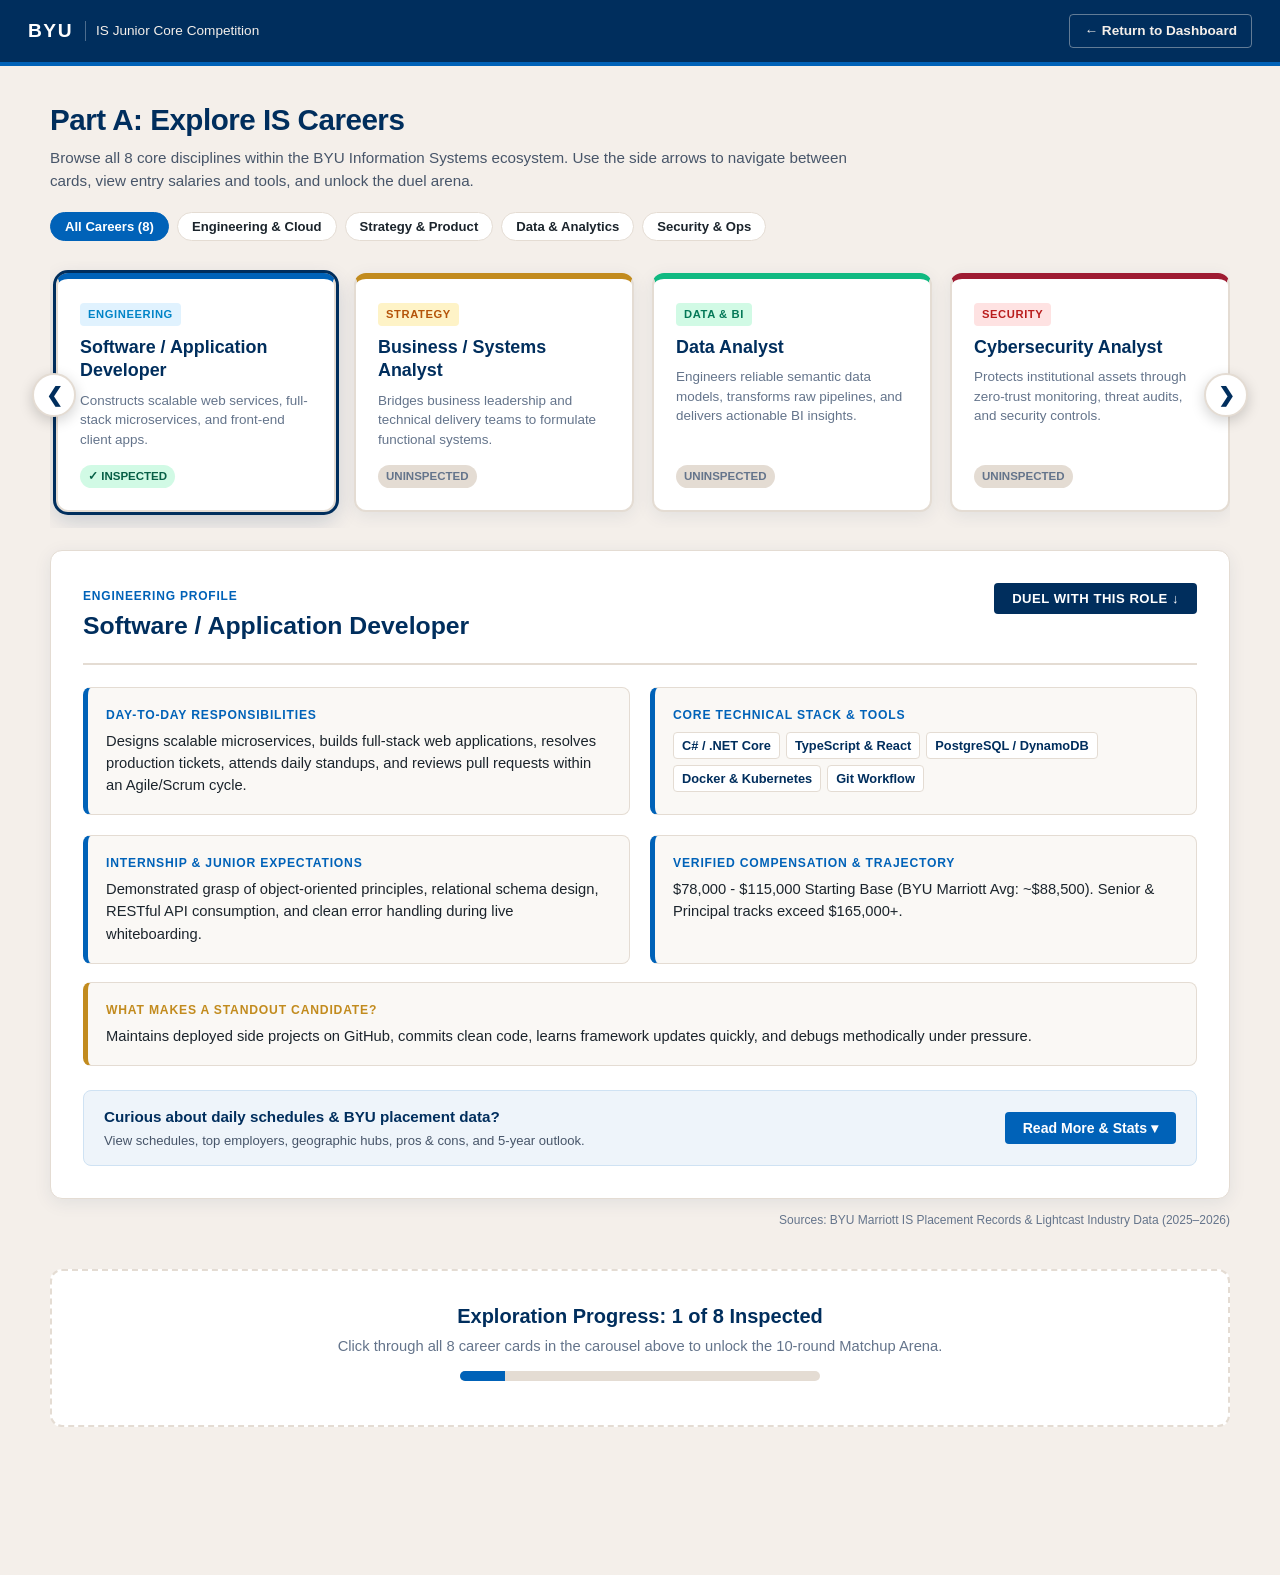
==== commit 33eebac4: "career updates yep" ====
--- a/career-exploration.html
+++ b/career-exploration.html
@@ -14,12 +14,12 @@
       --byu-white: #FFFFFF;
       --byu-gold: #C28B1E;
       --byu-crimson: #9E1B32;
-      --arena-mat: #1a222d;
-      --arena-ring: #0d131a;
+      --colosseum-stone: #2A2521;
+      --colosseum-sand: #3D352E;
+      --torch-gold: #FF9E1B;
       --neon-cyan: #00f0ff;
-      --neon-gold: #ffb700;
       --shadow-soft: 0 4px 18px rgba(0, 46, 93, 0.08);
-      --shadow-hard: 0 12px 36px rgba(0, 0, 0, 0.35);
+      --shadow-hard: 0 16px 40px rgba(0, 0, 0, 0.45);
     }
 
     * {
@@ -93,7 +93,7 @@
       padding: 0 20px;
     }
 
-    /* PART A: CAROUSEL WITH DYNAMIC ARROWS */
+    /* PART A: CAROUSEL */
     .module-section {
       margin-bottom: 40px;
     }
@@ -149,7 +149,6 @@
       border-color: var(--byu-royal);
     }
 
-    /* CAROUSEL WRAPPER WITH PINNED SIDE BUTTONS & HIDDEN SCROLLBAR */
     .carousel-outer-wrapper {
       position: relative;
       display: flex;
@@ -202,12 +201,12 @@
       scroll-behavior: smooth;
       padding: 12px 6px 16px;
       width: 100%;
-      scrollbar-width: none; /* Firefox */
-      -ms-overflow-style: none; /* IE/Edge */
+      scrollbar-width: none;
+      -ms-overflow-style: none;
     }
 
     .carousel-viewport::-webkit-scrollbar {
-      display: none; /* Chrome, Safari, Opera */
+      display: none;
     }
 
     .carousel-track {
@@ -216,7 +215,6 @@
       width: max-content;
     }
 
-    /* ROLE COLOR STYLES */
     .career-card {
       width: 280px;
       background: var(--byu-white);
@@ -298,7 +296,6 @@
     .card-inspect-tag.inspected { background: #D1FAE5; color: #065F46; }
     .card-inspect-tag.unopened { background: var(--byu-sand-dark); color: #64748B; }
 
-    /* DETAIL SHEET PANEL */
     .detail-panel {
       background: var(--byu-white);
       border-radius: 12px;
@@ -374,7 +371,6 @@
       color: var(--byu-navy);
     }
 
-    /* READ MORE DRAWER */
     .read-more-bar {
       margin-top: 24px;
       display: flex;
@@ -536,7 +532,7 @@
       margin-top: 12px;
     }
 
-    /* GATEWAY LOCK CONTROLLER */
+    /* GATEWAY LOCK */
     .arena-gate {
       background: var(--byu-white);
       border: 2px dashed var(--byu-sand-dark);
@@ -588,7 +584,7 @@
       box-shadow: 0 6px 18px rgba(0, 98, 184, 0.3);
     }
 
-    /* PART B: EXTERNAL LIGHT-THEMED ORIENTATION CARD */
+    /* ARENA ORIENTATION CARD */
     .arena-standalone-guide {
       background: var(--byu-white);
       border: 1px solid var(--byu-sand-dark);
@@ -658,16 +654,16 @@
       line-height: 1.4;
     }
 
-    /* PART B: STADIUM ARENA (DARK DUEL CONTAINER) */
+    /* PART B: COLOSSEUM ARENA */
     .arena-colosseum {
       display: none;
-      background: var(--arena-ring);
+      background: #110e0c;
       border-radius: 16px;
       box-shadow: var(--shadow-hard);
       overflow: hidden;
       color: var(--byu-white);
-      margin-top: 40px;
-      border: 2px solid #283747;
+      margin-top: 20px;
+      border: 3px solid #4a3d33;
     }
 
     .arena-colosseum.unlocked {
@@ -680,15 +676,25 @@
       to { opacity: 1; transform: scale(1) translateY(0); }
     }
 
+    /* Pinned Top Roster Bar */
     .arena-skyline {
-      background: linear-gradient(180deg, #0b1118 0%, #151e2a 100%);
-      padding: 18px 28px;
+      background: linear-gradient(180deg, #1f1915 0%, #15100d 100%);
+      padding: 16px 28px;
       display: flex;
       justify-content: space-between;
       align-items: center;
-      border-bottom: 2px solid #233140;
+      border-bottom: 3px solid #3d3027;
       flex-wrap: wrap;
       gap: 16px;
+      position: relative;
+      z-index: 10;
+    }
+
+    .roster-controls-cluster {
+      display: flex;
+      align-items: center;
+      gap: 12px;
+      flex-wrap: wrap;
     }
 
     .roster-picker {
@@ -698,9 +704,9 @@
     }
 
     .roster-select {
-      background: #192330;
-      color: var(--byu-white);
-      border: 1px solid #3d4f63;
+      background: #2b231d;
+      color: var(--byu-sand);
+      border: 1px solid #5a4739;
       border-radius: 4px;
       padding: 8px 12px;
       font-size: 0.92rem;
@@ -708,148 +714,229 @@
       outline: none;
     }
 
+    /* ROMAN COLOSSEUM MAT & ARCHES */
     .battle-canvas {
-      background: radial-gradient(circle at center, #202b38 0%, #10151c 85%);
+      background: radial-gradient(circle at center, #3a3028 0%, #17120e 90%);
       position: relative;
-      padding: 36px 20px 10px;
+      padding: 30px 20px 10px;
       overflow: hidden;
-      min-height: 440px;
+      min-height: 500px;
       display: flex;
       flex-direction: column;
       justify-content: space-between;
     }
 
-    .rope-line {
+    .colosseum-arches {
+      position: absolute;
+      top: 0;
+      left: 0;
+      width: 100%;
+      height: 180px;
+      background-image: 
+        radial-gradient(ellipse at 15% 30%, transparent 22px, #1c1511 23px, #1c1511 35px, transparent 36px),
+        radial-gradient(ellipse at 35% 30%, transparent 22px, #1c1511 23px, #1c1511 35px, transparent 36px),
+        radial-gradient(ellipse at 50% 30%, transparent 22px, #1c1511 23px, #1c1511 35px, transparent 36px),
+        radial-gradient(ellipse at 65% 30%, transparent 22px, #1c1511 23px, #1c1511 35px, transparent 36px),
+        radial-gradient(ellipse at 85% 30%, transparent 22px, #1c1511 23px, #1c1511 35px, transparent 36px);
+      opacity: 0.45;
+      pointer-events: none;
+      z-index: 1;
+    }
+
+    .colosseum-torch {
+      position: absolute;
+      top: 40px;
+      width: 18px;
+      height: 28px;
+      background: #8b4513;
+      border-radius: 3px;
+      z-index: 2;
+    }
+
+    .colosseum-torch::after {
+      content: '';
+      position: absolute;
+      top: -16px;
+      left: 2px;
+      width: 14px;
+      height: 20px;
+      background: radial-gradient(circle, #ffe600 20%, #ff5500 80%, transparent);
+      border-radius: 50% 50% 20% 20%;
+      animation: torchFlicker 0.25s infinite alternate;
+      filter: drop-shadow(0 0 10px #ff9e1b);
+    }
+
+    @keyframes torchFlicker {
+      0% { transform: scale(0.9) rotate(-3deg); opacity: 0.85; }
+      100% { transform: scale(1.15) rotate(3deg); opacity: 1; }
+    }
+
+    .torch-left { left: 45px; }
+    .torch-right { right: 45px; }
+
+    .iron-chain {
       position: absolute;
       width: 100%;
-      height: 4px;
-      background: rgba(255, 255, 255, 0.14);
-      border-top: 1px solid rgba(0, 240, 255, 0.2);
-      border-bottom: 1px solid rgba(0, 0, 0, 0.4);
+      height: 6px;
+      background-image: repeating-linear-gradient(90deg, #443c34 0px, #443c34 8px, #1c1612 9px, #1c1612 16px);
+      border-top: 1px solid #706355;
+      border-bottom: 1px solid #000;
       z-index: 1;
-    }
-    .rope-1 { top: 110px; }
-    .rope-2 { top: 150px; }
-    .rope-3 { top: 190px; }
+      opacity: 0.7;
+    }
+    .chain-1 { top: 120px; }
+    .chain-2 { top: 165px; }
+    .chain-3 { top: 210px; }
 
     .fighters-row {
       display: flex;
       justify-content: space-around;
       align-items: flex-end;
       position: relative;
-      z-index: 3;
-      padding: 0 30px;
-      min-height: 230px;
+      z-index: 5;
+      padding: 0 20px;
+      min-height: 260px;
     }
 
     .fighter-pedestal {
       display: flex;
       flex-direction: column;
       align-items: center;
-      width: 170px;
+      width: 220px;
       position: relative;
       transition: transform 0.2s;
     }
 
+    .stone-dais {
+      width: 160px;
+      height: 16px;
+      background: linear-gradient(180deg, #5a4b3e 0%, #2e261f 100%);
+      border: 2px solid #736151;
+      border-radius: 50%;
+      margin-top: -10px;
+      box-shadow: 0 10px 25px rgba(0,0,0,0.8);
+      z-index: -1;
+    }
+
     .hp-shell {
-      width: 150px;
-      background: #11171f;
-      border: 2px solid #3e4f63;
+      width: 160px;
+      background: #110e0c;
+      border: 2px solid #5a4739;
       border-radius: 6px;
       padding: 3px;
-      margin-bottom: 12px;
-      box-shadow: 0 0 10px rgba(0,0,0,0.5);
+      margin-bottom: 14px;
+      box-shadow: 0 0 12px rgba(0,0,0,0.8);
     }
 
     .hp-fill {
-      height: 13px;
-      background: linear-gradient(90deg, #10B981, #059669);
+      height: 14px;
+      background: linear-gradient(90deg, #22c55e, #15803d);
       border-radius: 3px;
       transition: width 0.4s ease-out, background 0.4s;
       width: 100%;
     }
 
     .fighter-avatar {
-      width: 125px;
-      height: 145px;
+      width: 175px;
+      height: 185px;
       position: relative;
+      filter: drop-shadow(0 12px 16px rgba(0,0,0,0.7));
     }
 
     .fighter-title-tag {
-      font-size: 0.9rem;
+      font-size: 0.95rem;
       font-weight: 900;
-      color: var(--byu-sand);
+      color: #e5d8cb;
       margin-top: 8px;
       text-align: center;
-      letter-spacing: 0.5px;
+      letter-spacing: 0.8px;
+      text-shadow: 0 2px 4px #000;
+    }
+
+    /* CENTER CLASH HUB */
+    .arena-center-hub {
+      position: relative;
+      display: flex;
+      flex-direction: column;
+      align-items: center;
+      justify-content: center;
+      margin-bottom: 24px;
     }
 
     .stadium-score-bug {
-      background: rgba(17, 23, 31, 0.85);
-      border: 1px solid #3e4f63;
-      border-radius: 6px;
-      padding: 8px 16px;
+      background: rgba(26, 20, 16, 0.9);
+      border: 2px solid #5a4739;
+      border-radius: 8px;
+      padding: 8px 18px;
       text-align: center;
-      box-shadow: 0 4px 15px rgba(0,0,0,0.4);
+      box-shadow: 0 6px 20px rgba(0,0,0,0.6);
+      position: relative;
+      z-index: 5;
     }
 
     .score-round {
       font-size: 1.15rem;
       font-weight: 900;
       letter-spacing: 2px;
-      color: var(--neon-cyan);
-    }
-
-    /* PUNCH AND HIT DYNAMICS */
-    .l-lunge { animation: lungeLeft 0.35s ease-in-out; }
-    .r-lunge { animation: lungeRight 0.35s ease-in-out; }
-    .damage-reaction { animation: hurtShake 0.35s ease-in-out; }
-
-    @keyframes lungeLeft {
+      color: var(--torch-gold);
+      text-shadow: 0 0 8px rgba(255, 158, 27, 0.5);
+    }
+
+    /* CENTER IMPACT WORDING */
+    .arena-center-splash {
+      position: absolute;
+      top: -46px;
+      left: 50%;
+      transform: translateX(-50%) scale(0.6);
+      font-size: 2.1rem;
+      font-weight: 900;
+      color: #ffd000;
+      letter-spacing: 2px;
+      text-shadow: 0 0 14px #ff4800, 0 0 24px #000, 0 2px 6px #000;
+      opacity: 0;
+      pointer-events: none;
+      transition: all 0.22s cubic-bezier(0.175, 0.885, 0.32, 1.275);
+      z-index: 25;
+      white-space: nowrap;
+    }
+
+    .arena-center-splash.show {
+      opacity: 1;
+      transform: translateX(-50%) scale(1.15);
+    }
+
+    /* PUNCH & IMPACT LAYERING */
+    .l-lunge { animation: colosseumLungeLeft 0.35s ease-in-out; }
+    .r-lunge { animation: colosseumLungeRight 0.35s ease-in-out; }
+    .damage-reaction { animation: stoneStagger 0.35s ease-in-out; }
+
+    @keyframes colosseumLungeLeft {
       0% { transform: translateX(0); }
-      50% { transform: translateX(110px) rotate(10deg); }
+      50% { transform: translateX(120px) rotate(12deg) scale(1.05); }
       100% { transform: translateX(0); }
     }
 
-    @keyframes lungeRight {
+    @keyframes colosseumLungeRight {
       0% { transform: translateX(0); }
-      50% { transform: translateX(-110px) rotate(-10deg); }
+      50% { transform: translateX(-120px) rotate(-12deg) scale(1.05); }
       100% { transform: translateX(0); }
     }
 
-    @keyframes hurtShake {
+    @keyframes stoneStagger {
       0% { transform: translateX(0); }
-      25% { transform: translateX(14px); filter: brightness(2.5) drop-shadow(0 0 14px var(--byu-crimson)); }
+      25% { transform: translateX(14px); filter: brightness(2.2) drop-shadow(0 0 16px var(--byu-crimson)); }
       50% { transform: translateX(-10px); }
       75% { transform: translateX(6px); }
       100% { transform: translateX(0); }
     }
 
-    .impact-splash {
-      position: absolute;
-      top: -26px;
-      font-size: 1.5rem;
-      font-weight: 900;
-      color: var(--neon-gold);
-      text-shadow: 0 0 10px rgba(0,0,0,0.9);
-      opacity: 0;
-      pointer-events: none;
-      transition: all 0.2s;
-    }
-
-    .impact-splash.show {
-      opacity: 1;
-      transform: translateY(-14px) scale(1.2);
-    }
-
-    /* 4-OPTION DILEMMA CONSOLE */
     .dilemma-console {
       background: var(--byu-white);
       color: var(--byu-slate);
       border-radius: 10px;
       padding: 24px;
       margin: 18px 20px 20px;
-      box-shadow: 0 10px 30px rgba(0,0,0,0.5);
+      box-shadow: 0 12px 35px rgba(0,0,0,0.6);
       position: relative;
       z-index: 4;
     }
@@ -893,7 +980,6 @@
       transform: translateY(-1px);
     }
 
-    /* SIMPLIFIED VERDICT BANNER */
     .arena-verdict-box {
       background: var(--byu-white);
       color: var(--byu-slate);
@@ -1035,7 +1121,7 @@
     </div>
 
     <section class="arena-standalone-guide" id="arenaGuideBlock" style="display: none;">
-      <span class="guide-badge">Career Comparison Arena</span>
+      <span class="guide-badge">Colosseum Comparison Arena</span>
       <h2>Torn Between Two Career Paths? Let Real Decisions Break the Tie.</h2>
       <p>
         Information Systems opens doors to distinct disciplines, and it is normal to like more than one. 
@@ -1047,7 +1133,7 @@
       <div class="guide-steps-row">
         <div class="guide-step-box">
           <div class="step-num">Step 1: Choose Your Matchup</div>
-          <div class="step-text">Select two distinct career paths you find appealing using the Corner 1 and Corner 2 dropdowns.</div>
+          <div class="step-text">Select two distinct career paths you find appealing using the Gladiator 1 and Gladiator 2 dropdowns.</div>
         </div>
         <div class="guide-step-box">
           <div class="step-num">Step 2: Answer Work Dilemmas</div>
@@ -1062,41 +1148,49 @@
 
     <section class="arena-colosseum" id="arenaColosseum">
       <div class="arena-skyline">
-        <div class="roster-picker">
-          <label style="font-size: 0.8rem; text-transform: uppercase; color: #94A3B8; font-weight: 800;">Corner 1:</label>
-          <select class="roster-select" id="rosterCorner1"></select>
+        <div class="roster-controls-cluster">
+          <div class="roster-picker">
+            <label style="font-size: 0.8rem; text-transform: uppercase; color: #a89484; font-weight: 800;">Gladiator 1:</label>
+            <select class="roster-select" id="rosterCorner1"></select>
+          </div>
+          <div style="font-size: 1.4rem; font-weight: 900; color: var(--torch-gold); text-shadow: 0 0 10px rgba(255,158,27,0.7);">VS</div>
+          <div class="roster-picker">
+            <label style="font-size: 0.8rem; text-transform: uppercase; color: #a89484; font-weight: 800;">Gladiator 2:</label>
+            <select class="roster-select" id="rosterCorner2"></select>
+          </div>
+          <button class="btn-enter-arena" style="padding: 8px 18px; font-size: 0.85rem; margin-left: 8px;" onclick="resetMatch()">Rematch</button>
         </div>
-        <div style="font-size: 1.4rem; font-weight: 900; color: var(--neon-cyan); text-shadow: 0 0 10px rgba(0,240,255,0.5);">VS</div>
-        <div class="roster-picker">
-          <label style="font-size: 0.8rem; text-transform: uppercase; color: #94A3B8; font-weight: 800;">Corner 2:</label>
-          <select class="roster-select" id="rosterCorner2"></select>
-        </div>
-        <button class="btn-enter-arena" style="padding: 8px 18px; font-size: 0.85rem;" onclick="resetMatch()">Rematch</button>
       </div>
 
       <div class="battle-canvas">
-        <div class="rope-line rope-1"></div>
-        <div class="rope-line rope-2"></div>
-        <div class="rope-line rope-3"></div>
+        <div class="colosseum-arches"></div>
+        <div class="colosseum-torch torch-left"></div>
+        <div class="colosseum-torch torch-right"></div>
+        <div class="iron-chain chain-1"></div>
+        <div class="iron-chain chain-2"></div>
+        <div class="iron-chain chain-3"></div>
 
         <div class="fighters-row">
           <div class="fighter-pedestal" id="pedestalLeft">
-            <div class="impact-splash" id="impactLeft">CLASH!</div>
             <div class="hp-shell"><div class="hp-fill" id="hpFillLeft"></div></div>
             <div class="fighter-avatar" id="avatarLeft"></div>
-            <div class="fighter-title-tag" id="titleLeft">Fighter 1</div>
+            <div class="stone-dais"></div>
+            <div class="fighter-title-tag" id="titleLeft">Gladiator 1</div>
           </div>
 
-          <div class="stadium-score-bug">
-            <div class="score-round" id="roundIndicator">ROUND 1 / 10</div>
-            <span style="font-size: 0.72rem; color: #94A3B8; text-transform: uppercase; letter-spacing: 1px;">Alignment Clash</span>
+          <div class="arena-center-hub">
+            <div class="arena-center-splash" id="arenaCenterSplash">HIT!</div>
+            <div class="stadium-score-bug">
+              <div class="score-round" id="roundIndicator">ROUND 1 / 10</div>
+              <span style="font-size: 0.72rem; color: #a89484; text-transform: uppercase; letter-spacing: 1px;">Colosseum Trial</span>
+            </div>
           </div>
 
           <div class="fighter-pedestal" id="pedestalRight">
-            <div class="impact-splash" id="impactRight">CLASH!</div>
             <div class="hp-shell"><div class="hp-fill" id="hpFillRight"></div></div>
             <div class="fighter-avatar" id="avatarRight"></div>
-            <div class="fighter-title-tag" id="titleRight">Fighter 2</div>
+            <div class="stone-dais"></div>
+            <div class="fighter-title-tag" id="titleRight">Gladiator 2</div>
           </div>
         </div>
 
@@ -1135,7 +1229,7 @@
   </main>
 
   <script>
-    // --- 1. DATA REPOSITORY: 8 CORE IS PATHS WITH DEEP-DIVE EXPANSION ---
+    // --- 1. DATA REPOSITORY: 8 CORE IS PATHS WITH DETAILED GLADIATOR SVGS ---
     const careerTracks = [
       {
         id: "swe",
@@ -1181,20 +1275,25 @@
             "Occasional on-call rotation schedules for unexpected production outages.",
             "Fast-moving technical stacks require continuous learning outside work."
           ],
-          outlook: "Strong 5-year growth. As AI-assisted development (GitHub Copilot, Cursor) accelerates boilerplate coding, demand is shifting toward developers who understand complex architecture, system integration, and security."
+          outlook: "Strong 5-year growth. As AI-assisted development accelerates boilerplate coding, demand is shifting toward developers who understand complex architecture, system integration, and security."
         },
         svg: `
-          <svg viewBox="0 0 130 150" width="100%" height="100%">
-            <rect x="35" y="45" width="60" height="60" rx="10" fill="#002E5D" stroke="#00f0ff" stroke-width="2"/>
-            <polygon points="65,55 85,75 65,95 45,75" fill="#0062B8"/>
-            <circle cx="65" cy="75" r="8" fill="#00f0ff"/>
-            <circle cx="65" cy="30" r="22" fill="#1B242C" stroke="#00f0ff" stroke-width="1.5"/>
-            <path d="M 50 28 Q 65 35 80 28" stroke="#00f0ff" stroke-width="4" fill="none"/>
-            <rect x="18" y="30" width="8" height="90" rx="4" fill="#64748B"/>
-            <rect x="6" y="25" width="32" height="24" rx="4" fill="#002E5D" stroke="#00f0ff" stroke-width="2"/>
-            <text x="12" y="41" font-size="11" font-weight="900" fill="#00f0ff" font-family="monospace">&lt;/&gt;</text>
-            <circle cx="102" cy="85" r="14" fill="#1B242C" stroke="#0062B8" stroke-width="2"/>
-            <circle cx="102" cy="85" r="6" fill="#00f0ff"/>
+          <svg viewBox="0 0 175 185" width="100%" height="100%">
+            <polygon points="55,55 120,55 130,145 45,145" fill="#1b2533" stroke="#0062B8" stroke-width="2.5"/>
+            <path d="M 68 70 Q 88 85 108 70" stroke="#00f0ff" stroke-width="2" fill="none"/>
+            <path d="M 72 95 Q 88 110 104 95" stroke="#00f0ff" stroke-width="2" fill="none"/>
+            <line x1="88" y1="60" x2="88" y2="135" stroke="#0062B8" stroke-width="2.5"/>
+            <path d="M 65 30 Q 88 10 110 30 L 115 50 L 60 50 Z" fill="#2d3748" stroke="#0062B8" stroke-width="2"/>
+            <path d="M 60 18 Q 88 0 115 18" stroke="#00f0ff" stroke-width="5" fill="none"/>
+            <rect x="70" y="36" width="35" height="7" rx="2" fill="#00f0ff"/>
+            <polygon points="145,20 152,130 138,130" fill="#e2e8f0" stroke="#00f0ff" stroke-width="2"/>
+            <rect x="135" y="130" width="20" height="8" rx="2" fill="#002E5D"/>
+            <rect x="142" y="138" width="6" height="24" rx="2" fill="#475569"/>
+            <circle cx="145" cy="164" r="6" fill="#00f0ff"/>
+            <text x="141" y="80" font-size="9" font-weight="900" fill="#0062B8" font-family="monospace">&lt;&gt;</text>
+            <rect x="15" y="50" width="34" height="95" rx="5" fill="#002E5D" stroke="#00f0ff" stroke-width="2.5"/>
+            <circle cx="32" cy="98" r="10" fill="#0062B8" stroke="#ffffff" stroke-width="1.5"/>
+            <text x="25" y="102" font-size="10" font-weight="900" fill="#fff" font-family="monospace">01</text>
           </svg>
         `
       },
@@ -1245,21 +1344,26 @@
           outlook: "Continuous growth. Organizations upgrading legacy tech stacks need analysts who can bridge technical developers with corporate leadership."
         },
         svg: `
-          <svg viewBox="0 0 130 150" width="100%" height="100%">
-            <polygon points="35,45 95,45 105,115 25,115" fill="#1B242C" stroke="#C28B1E" stroke-width="2"/>
-            <circle cx="65" cy="30" r="20" fill="#F4EFEA"/>
-            <path d="M 45 22 Q 65 14 85 22" stroke="#C28B1E" stroke-width="3" fill="none"/>
-            <rect x="85" y="55" width="36" height="50" rx="3" fill="#002E5D" stroke="#ffb700" stroke-width="1.5" transform="rotate(-10 85 55)"/>
-            <line x1="90" y1="65" x2="110" y2="65" stroke="#FFFFFF" stroke-width="1.5"/>
-            <line x1="90" y1="72" x2="115" y2="72" stroke="#FFFFFF" stroke-width="1.5"/>
-            <line x1="20" y1="105" x2="40" y2="65" stroke="#C28B1E" stroke-width="3"/>
-            <circle cx="20" cy="105" r="5" fill="#ffb700"/>
+          <svg viewBox="0 0 175 185" width="100%" height="100%">
+            <polygon points="50,55 125,55 135,150 40,150" fill="#2c241e" stroke="#C28B1E" stroke-width="2.5"/>
+            <path d="M 50 55 L 130 145" stroke="#C28B1E" stroke-width="12" stroke-linecap="round"/>
+            <circle cx="88" cy="36" r="22" fill="#F4EFEA"/>
+            <path d="M 68 28 Q 88 16 108 28" stroke="#C28B1E" stroke-width="4" fill="none"/>
+            <circle cx="88" cy="22" r="3" fill="#ffb700"/>
+            <line x1="145" y1="15" x2="145" y2="165" stroke="#C28B1E" stroke-width="3.5"/>
+            <polygon points="145,5 152,25 138,25" fill="#e2e8f0" stroke="#C28B1E" stroke-width="1.5"/>
+            <rect x="18" y="60" width="35" height="60" rx="3" fill="#002E5D" stroke="#ffb700" stroke-width="2"/>
+            <line x1="24" y1="72" x2="46" y2="72" stroke="#FFFFFF" stroke-width="2"/>
+            <line x1="24" y1="84" x2="42" y2="84" stroke="#ffb700" stroke-width="2"/>
+            <line x1="24" y1="96" x2="48" y2="96" stroke="#FFFFFF" stroke-width="2"/>
+            <circle cx="145" cy="115" r="7" fill="#C28B1E"/>
+            <circle cx="35" cy="115" r="7" fill="#C28B1E"/>
           </svg>
         `
       },
       {
         id: "data",
-        title: "Data Analyst or Data Scientist",
+        title: "Data Analyst",
         categoryGroup: "data",
         categoryBadge: "Data & BI",
         themeClass: "card-theme-data",
@@ -1304,16 +1408,18 @@
           outlook: "Strong demand. As companies collect terabytes of operational data, analytics engineers who can transform raw data into reliable business models remain essential."
         },
         svg: `
-          <svg viewBox="0 0 130 150" width="100%" height="100%">
-            <polygon points="35,45 95,45 100,115 30,115" fill="#0062B8" stroke="#00f0ff" stroke-width="1.5"/>
-            <circle cx="65" cy="28" r="20" fill="#F4EFEA"/>
-            <circle cx="72" cy="28" r="7" stroke="#ffb700" stroke-width="2" fill="none"/>
-            <circle cx="25" cy="70" r="16" fill="#002E5D" stroke="#00f0ff" stroke-width="2"/>
-            <rect x="18" y="72" width="3" height="8" fill="#10B981"/>
-            <rect x="23" y="67" width="3" height="13" fill="#10B981"/>
-            <rect x="28" y="62" width="3" height="18" fill="#10B981"/>
-            <rect x="92" y="70" width="16" height="26" rx="4" fill="#1B242C" stroke="#ffb700" stroke-width="1.5"/>
-            <circle cx="100" cy="83" r="4" fill="#00f0ff"/>
+          <svg viewBox="0 0 175 185" width="100%" height="100%">
+            <polygon points="55,55 120,55 130,148 45,148" fill="#064e3b" stroke="#10B981" stroke-width="2.5"/>
+            <circle cx="88" cy="35" r="22" fill="#F4EFEA"/>
+            <circle cx="95" cy="34" r="8" fill="none" stroke="#10B981" stroke-width="2.5"/>
+            <line x1="103" y1="34" x2="110" y2="34" stroke="#10B981" stroke-width="2"/>
+            <circle cx="30" cy="85" r="20" fill="#022c22" stroke="#10B981" stroke-width="2.5"/>
+            <rect x="20" y="86" width="4" height="10" fill="#10B981"/>
+            <rect x="27" y="80" width="4" height="16" fill="#10B981"/>
+            <rect x="34" y="74" width="4" height="22" fill="#10B981"/>
+            <line x1="145" y1="20" x2="145" y2="165" stroke="#047857" stroke-width="4"/>
+            <polygon points="145,10 158,25 145,40 132,25" fill="#10B981" stroke="#fff" stroke-width="1.5"/>
+            <circle cx="145" cy="25" r="4" fill="#fff"/>
           </svg>
         `
       },
@@ -1364,14 +1470,15 @@
           outlook: "Skyrocketing demand. Stricter privacy regulations and expanding AI attack vectors make certified cybersecurity analysts an urgent corporate priority."
         },
         svg: `
-          <svg viewBox="0 0 130 150" width="100%" height="100%">
-            <polygon points="40,40 90,40 98,110 32,110" fill="#002E5D" stroke="#9E1B32" stroke-width="2"/>
-            <circle cx="65" cy="28" r="20" fill="#111822"/>
-            <rect x="48" y="24" width="34" height="7" rx="2" fill="#9E1B32"/>
-            <polygon points="12,50 38,35 38,105 12,120" fill="#1B242C" stroke="#9E1B32" stroke-width="2.5"/>
-            <polygon points="18,65 32,55 32,95 18,105" fill="#9E1B32" opacity="0.6"/>
-            <line x1="95" y1="50" x2="115" y2="95" stroke="#9E1B32" stroke-width="4"/>
-            <circle cx="115" cy="95" r="6" fill="#FFFFFF"/>
+          <svg viewBox="0 0 175 185" width="100%" height="100%">
+            <polygon points="50,50 125,50 135,148 40,148" fill="#1f1818" stroke="#9E1B32" stroke-width="3"/>
+            <path d="M 60 30 Q 88 15 115 30 L 120 55 L 55 55 Z" fill="#2d1b1b" stroke="#9E1B32" stroke-width="2"/>
+            <rect x="68" y="36" width="40" height="8" rx="2" fill="#ef4444"/>
+            <polygon points="12,50 42,30 42,120 12,140" fill="#450a0a" stroke="#9E1B32" stroke-width="2.5"/>
+            <line x1="27" y1="55" x2="27" y2="115" stroke="#ef4444" stroke-width="2"/>
+            <line x1="16" y1="85" x2="38" y2="85" stroke="#ef4444" stroke-width="2"/>
+            <line x1="145" y1="40" x2="145" y2="165" stroke="#52525b" stroke-width="5"/>
+            <polygon points="135,35 155,35 160,55 130,55" fill="#9E1B32" stroke="#ef4444" stroke-width="1.5"/>
           </svg>
         `
       },
@@ -1422,15 +1529,17 @@
           outlook: "Steady demand. Large corporations investing in digital transformations require disciplined project managers to coordinate complex initiatives."
         },
         svg: `
-          <svg viewBox="0 0 130 150" width="100%" height="100%">
-            <rect x="35" y="42" width="60" height="65" rx="8" fill="#1E3A5F" stroke="#C28B1E" stroke-width="2"/>
-            <circle cx="65" cy="26" r="18" fill="#F4EFEA"/>
-            <rect x="75" y="60" width="40" height="50" rx="4" fill="#FFFFFF" stroke="#002E5D" stroke-width="2"/>
-            <line x1="82" y1="70" x2="105" y2="70" stroke="#002E5D" stroke-width="2"/>
-            <line x1="82" y1="78" x2="105" y2="78" stroke="#002E5D" stroke-width="2"/>
-            <line x1="82" y1="86" x2="100" y2="86" stroke="#10B981" stroke-width="2"/>
-            <line x1="20" y1="80" x2="35" y2="80" stroke="#C28B1E" stroke-width="4"/>
-            <circle cx="20" cy="80" r="6" fill="#C28B1E"/>
+          <svg viewBox="0 0 175 185" width="100%" height="100%">
+            <polygon points="50,55 125,55 132,150 42,150" fill="#0f172a" stroke="#002E5D" stroke-width="2.5"/>
+            <circle cx="88" cy="35" r="22" fill="#F4EFEA"/>
+            <path d="M 64 30 Q 88 12 112 30 L 115 48 L 60 48 Z" fill="#1e293b" stroke="#C28B1E" stroke-width="2"/>
+            <line x1="150" y1="10" x2="150" y2="165" stroke="#C28B1E" stroke-width="4"/>
+            <rect x="120" y="20" width="30" height="24" fill="#002E5D" stroke="#C28B1E" stroke-width="1.5"/>
+            <text x="126" y="37" font-size="12" font-weight="900" fill="#fff">SP</text>
+            <circle cx="32" cy="95" r="22" fill="#1e293b" stroke="#C28B1E" stroke-width="2.5"/>
+            <line x1="20" y1="90" x2="38" y2="90" stroke="#38bdf8" stroke-width="2"/>
+            <line x1="20" y1="96" x2="44" y2="96" stroke="#22c55e" stroke-width="2"/>
+            <line x1="20" y1="102" x2="32" y2="102" stroke="#f59e0b" stroke-width="2"/>
           </svg>
         `
       },
@@ -1481,13 +1590,17 @@
           outlook: "Growing demand. As software products proliferate, user experience and intuitive design are key competitive differentiators."
         },
         svg: `
-          <svg viewBox="0 0 130 150" width="100%" height="100%">
-            <polygon points="35,45 95,45 105,115 25,115" fill="#5B21B6" stroke="#EC4899" stroke-width="2"/>
-            <circle cx="65" cy="28" r="20" fill="#F4EFEA"/>
-            <rect x="75" y="55" width="45" height="32" rx="4" fill="#1F2937" stroke="#EC4899" stroke-width="2"/>
-            <rect x="80" y="60" width="12" height="10" rx="1" fill="#EC4899"/>
-            <line x1="96" y1="65" x2="114" y2="65" stroke="#FFFFFF" stroke-width="1.5"/>
-            <circle cx="20" cy="90" r="10" fill="#EC4899"/>
+          <svg viewBox="0 0 175 185" width="100%" height="100%">
+            <polygon points="50,55 125,55 130,150 42,150" fill="#2e1065" stroke="#8B5CF6" stroke-width="2.5"/>
+            <circle cx="88" cy="35" r="22" fill="#F4EFEA"/>
+            <path d="M 68 28 Q 88 18 108 28" stroke="#ec4899" stroke-width="3.5" fill="none"/>
+            <circle cx="88" cy="23" r="4" fill="#8B5CF6"/>
+            <circle cx="32" cy="90" r="22" fill="#1e1b4b" stroke="#8B5CF6" stroke-width="2.5"/>
+            <circle cx="25" cy="84" r="4" fill="#ec4899"/>
+            <circle cx="38" cy="84" r="4" fill="#a855f7"/>
+            <circle cx="32" cy="98" r="4" fill="#06b6d4"/>
+            <line x1="145" y1="15" x2="145" y2="165" stroke="#ec4899" stroke-width="3.5"/>
+            <polygon points="145,5 154,25 136,25" fill="#8B5CF6" stroke="#fff" stroke-width="1.5"/>
           </svg>
         `
       },
@@ -1538,13 +1651,16 @@
           outlook: "Strong demand. As global corporations migrate their core business operations to the cloud, certified Salesforce, SAP, and Workday experts command premium rates."
         },
         svg: `
-          <svg viewBox="0 0 130 150" width="100%" height="100%">
-            <rect x="35" y="42" width="60" height="65" rx="8" fill="#0E7490" stroke="#F59E0B" stroke-width="2"/>
-            <circle cx="65" cy="26" r="18" fill="#F4EFEA"/>
-            <circle cx="25" cy="75" r="16" fill="#1E293B" stroke="#00f0ff" stroke-width="2"/>
-            <path d="M 18 75 L 32 75 M 25 68 L 25 82" stroke="#00f0ff" stroke-width="2"/>
-            <circle cx="105" cy="75" r="16" fill="#1E293B" stroke="#F59E0B" stroke-width="2"/>
-            <line x1="41" y1="75" x2="89" y2="75" stroke="#FFFFFF" stroke-width="2" stroke-dasharray="3,3"/>
+          <svg viewBox="0 0 175 185" width="100%" height="100%">
+            <rect x="50" y="55" width="75" height="95" rx="4" fill="#451a03" stroke="#F59E0B" stroke-width="2.5"/>
+            <circle cx="88" cy="35" r="22" fill="#F4EFEA"/>
+            <path d="M 64 30 Q 88 15 112 30 L 116 48 L 60 48 Z" fill="#78350f" stroke="#F59E0B" stroke-width="2"/>
+            <line x1="145" y1="15" x2="145" y2="165" stroke="#b45309" stroke-width="4"/>
+            <circle cx="145" cy="30" r="14" fill="#F59E0B" stroke="#fff" stroke-width="2"/>
+            <circle cx="145" cy="30" r="5" fill="#78350f"/>
+            <rect x="15" y="65" width="35" height="60" rx="4" fill="#083344" stroke="#F59E0B" stroke-width="2"/>
+            <path d="M 22 95 Q 32 85 42 95" stroke="#38bdf8" stroke-width="3" fill="none"/>
+            <circle cx="32" cy="108" r="4" fill="#F59E0B"/>
           </svg>
         `
       },
@@ -1595,14 +1711,15 @@
           outlook: "Rapidly expanding. Multi-cloud architectures, Kubernetes containerization, and enterprise cloud migrations ensure long-term demand for skilled infrastructure engineers."
         },
         svg: `
-          <svg viewBox="0 0 130 150" width="100%" height="100%">
-            <polygon points="35,45 95,45 90,110 40,110" fill="#0369A1" stroke="#38BDF8" stroke-width="2"/>
-            <circle cx="65" cy="28" r="20" fill="#1B242C"/>
-            <path d="M 50 28 Q 65 20 80 28" stroke="#38BDF8" stroke-width="3" fill="none"/>
-            <ellipse cx="65" cy="75" rx="30" ry="16" fill="#002E5D" stroke="#38BDF8" stroke-width="2"/>
-            <circle cx="55" cy="70" r="10" fill="#002E5D"/>
-            <circle cx="75" cy="70" r="10" fill="#002E5D"/>
-            <line x1="65" y1="92" x2="65" y2="115" stroke="#38BDF8" stroke-width="3"/>
+          <svg viewBox="0 0 175 185" width="100%" height="100%">
+            <polygon points="50,55 125,55 130,150 42,150" fill="#082f49" stroke="#06B6D4" stroke-width="2.5"/>
+            <circle cx="88" cy="35" r="22" fill="#1B242C"/>
+            <path d="M 64 32 Q 88 18 112 32" stroke="#38bdf8" stroke-width="4" fill="none"/>
+            <line x1="145" y1="35" x2="145" y2="165" stroke="#0284c7" stroke-width="4"/>
+            <path d="M 132 35 L 132 20 M 145 35 L 145 10 M 158 35 L 158 20" stroke="#06B6D4" stroke-width="3" stroke-linecap="round"/>
+            <circle cx="32" cy="90" r="24" fill="#0c4a6e" stroke="#38bdf8" stroke-width="2.5"/>
+            <polygon points="32,74 44,81 44,95 32,102 20,95 20,81" fill="none" stroke="#fff" stroke-width="1.5"/>
+            <circle cx="32" cy="88" r="3" fill="#38bdf8"/>
           </svg>
         `
       }
@@ -1750,7 +1867,6 @@
         track.appendChild(card);
       });
 
-      // Update arrow button visibility based on filtered cards count
       updateScrollButtonVisibility();
     }
 
@@ -1758,7 +1874,6 @@
       const btnLeft = document.getElementById("scrollBtnLeft");
       const btnRight = document.getElementById("scrollBtnRight");
       
-      // Hide arrows if a specific sub-category bucket is active (1 to 4 cards)
       if (currentFilter !== "all") {
         btnLeft.classList.add("hidden");
         btnRight.classList.add("hidden");
@@ -2037,8 +2152,8 @@
       bar1.style.width = pct1 + "%";
       bar2.style.width = pct2 + "%";
 
-      bar1.style.background = pct1 < 40 ? "var(--byu-crimson)" : "linear-gradient(90deg, #10B981, #059669)";
-      bar2.style.background = pct2 < 40 ? "var(--byu-crimson)" : "linear-gradient(90deg, #10B981, #059669)";
+      bar1.style.background = pct1 < 40 ? "var(--byu-crimson)" : "linear-gradient(90deg, #22c55e, #15803d)";
+      bar2.style.background = pct2 < 40 ? "var(--byu-crimson)" : "linear-gradient(90deg, #22c55e, #15803d)";
     }
 
     function shuffleArray(array) {
@@ -2077,8 +2192,7 @@
     function handleStrike(selectedRole) {
       const pedLeft = document.getElementById("pedestalLeft");
       const pedRight = document.getElementById("pedestalRight");
-      const splashL = document.getElementById("impactLeft");
-      const splashR = document.getElementById("impactRight");
+      const centerSplash = document.getElementById("arenaCenterSplash");
 
       const matchLeft = (selectedRole === fighter1.id);
       const matchRight = (selectedRole === fighter2.id);
@@ -2088,16 +2202,16 @@
         pedLeft.classList.add("l-lunge");
         setTimeout(() => {
           pedRight.classList.add("damage-reaction");
-          splashR.innerText = "HIT!";
-          splashR.classList.add("show");
+          centerSplash.innerText = `HIT!`;
+          centerSplash.classList.add("show");
         }, 140);
       } else if (matchRight) {
         score2++;
         pedRight.classList.add("r-lunge");
         setTimeout(() => {
           pedLeft.classList.add("damage-reaction");
-          splashL.innerText = "HIT!";
-          splashL.classList.add("show");
+          centerSplash.innerText = `HIT!`;
+          centerSplash.classList.add("show");
         }, 140);
       } else {
         score1 += 0.5;
@@ -2105,18 +2219,15 @@
         pedLeft.classList.add("l-lunge");
         pedRight.classList.add("r-lunge");
         setTimeout(() => {
-          splashL.innerText = "CLASH!";
-          splashR.innerText = "CLASH!";
-          splashL.classList.add("show");
-          splashR.classList.add("show");
+          centerSplash.innerText = "CLASH!";
+          centerSplash.classList.add("show");
         }, 140);
       }
 
       setTimeout(() => {
         pedLeft.classList.remove("l-lunge", "damage-reaction");
         pedRight.classList.remove("r-lunge", "damage-reaction");
-        splashL.classList.remove("show");
-        splashR.classList.remove("show");
+        centerSplash.classList.remove("show");
 
         refreshHealthGauges();
         battleRound++;
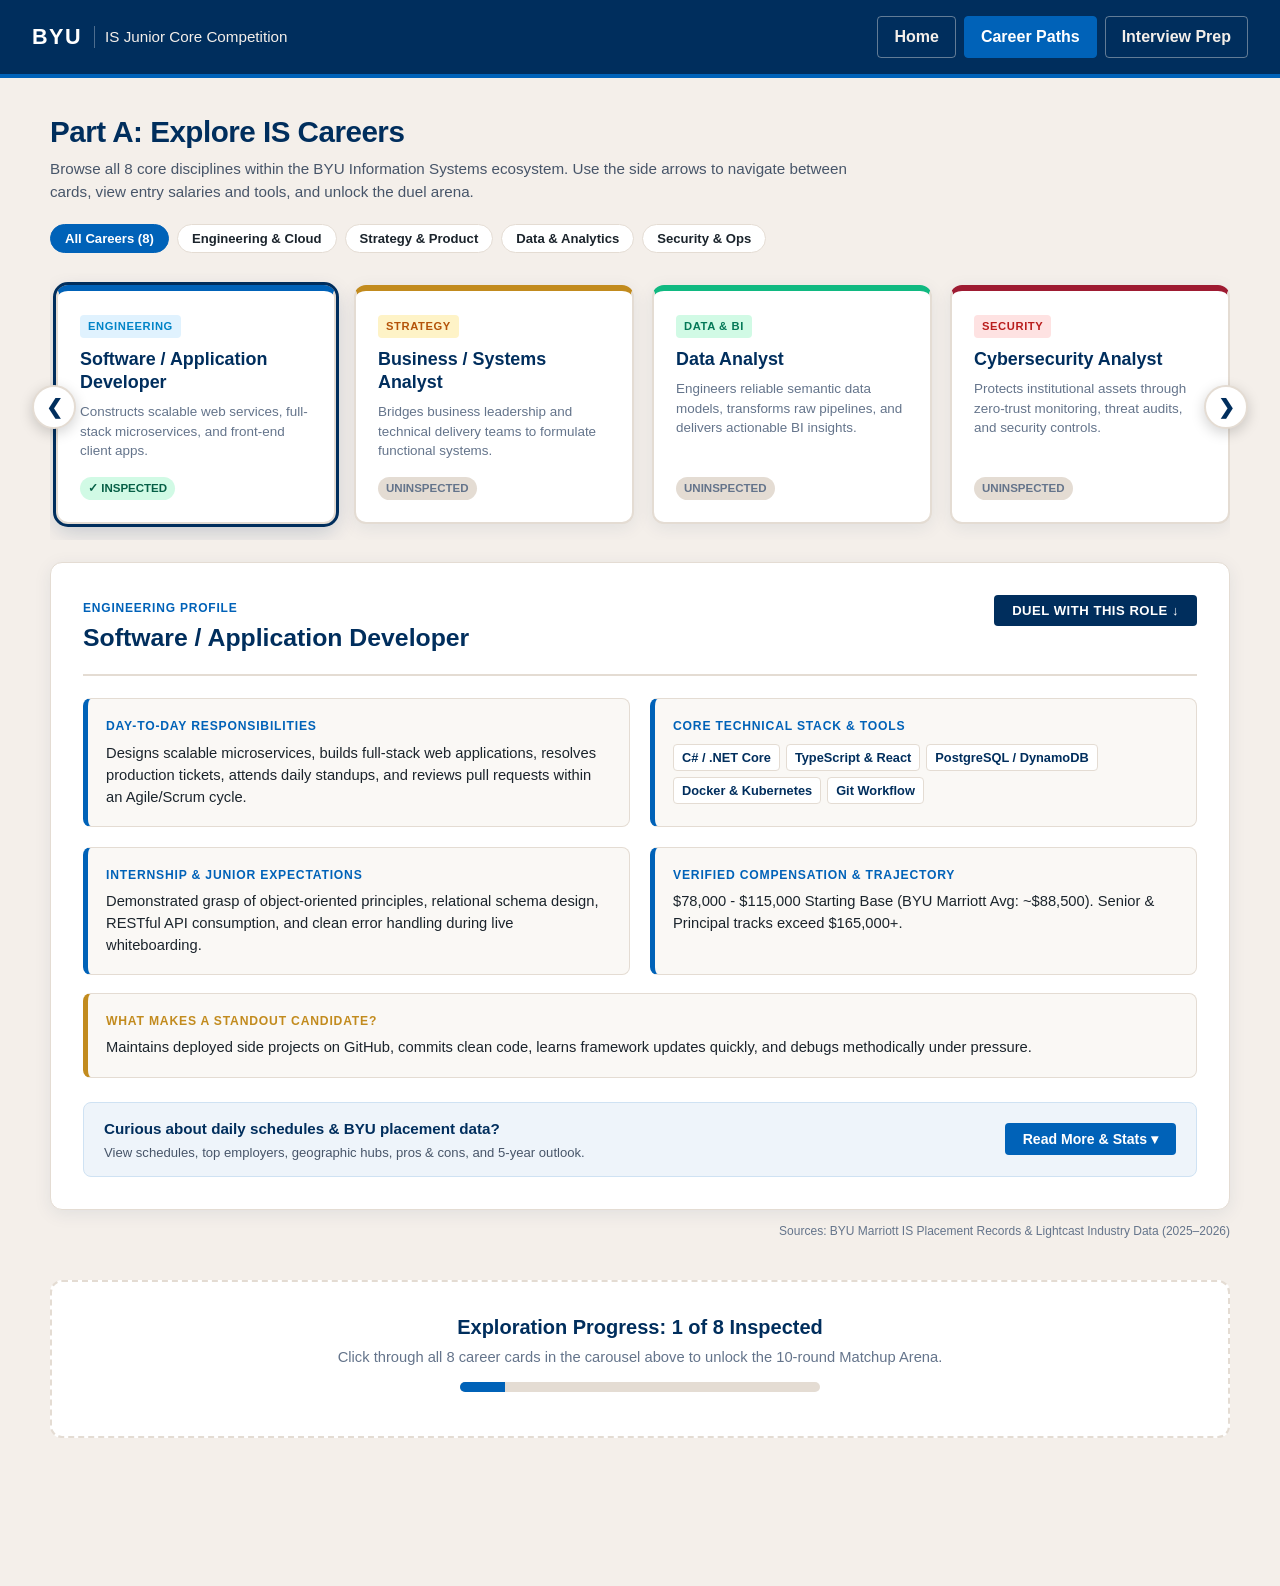
==== commit d40341bf: "Changed sizing" ====
--- a/career-exploration.html
+++ b/career-exploration.html
@@ -43,7 +43,7 @@
     .top-strip {
       background: var(--byu-navy);
       color: var(--byu-white);
-      padding: 14px 28px;
+      padding: 16px 32px;
       display: flex;
       justify-content: space-between;
       align-items: center;
@@ -57,34 +57,58 @@
     }
 
     .brand-title {
-      font-size: 1.2rem;
+      font-size: 1.35rem;
       font-weight: 900;
       letter-spacing: 1.5px;
       text-transform: uppercase;
     }
 
     .brand-sub {
-      font-size: 0.85rem;
+      font-size: 0.95rem;
       color: var(--byu-sand);
       border-left: 1px solid rgba(255, 255, 255, 0.3);
       padding-left: 10px;
     }
 
-    .home-portal {
+    .launchpad-tabs {
+      display: flex;
+      align-items: center;
+      gap: 8px;
+    }
+
+    .launchpad-tabs a {
       color: var(--byu-sand);
       text-decoration: none;
-      font-size: 0.85rem;
+      font-size: 1rem;
       font-weight: 700;
       border: 1px solid rgba(244, 239, 234, 0.4);
-      padding: 6px 14px;
+      padding: 8px 16px;
       border-radius: 4px;
       transition: all 0.2s;
     }
 
-    .home-portal:hover {
+    .launchpad-tabs a:hover,
+    .launchpad-tabs a[aria-current="page"] {
       background: var(--byu-royal);
       color: var(--byu-white);
       border-color: var(--byu-royal);
+    }
+
+    @media (max-width: 700px) {
+      .top-strip {
+        align-items: flex-start;
+        flex-direction: column;
+        gap: 12px;
+      }
+
+      .launchpad-tabs {
+        width: 100%;
+        overflow-x: auto;
+      }
+
+      .launchpad-tabs a {
+        white-space: nowrap;
+      }
     }
 
     .content-container {
@@ -732,7 +756,7 @@
       left: 0;
       width: 100%;
       height: 180px;
-      background-image: 
+      background-image:
         radial-gradient(ellipse at 15% 30%, transparent 22px, #1c1511 23px, #1c1511 35px, transparent 36px),
         radial-gradient(ellipse at 35% 30%, transparent 22px, #1c1511 23px, #1c1511 35px, transparent 36px),
         radial-gradient(ellipse at 50% 30%, transparent 22px, #1c1511 23px, #1c1511 35px, transparent 36px),
@@ -1072,7 +1096,11 @@
       <span class="brand-title">BYU</span>
       <span class="brand-sub">IS Junior Core Competition</span>
     </div>
-    <a href="index.html" class="home-portal">&larr; Return to Dashboard</a>
+    <nav class="launchpad-tabs" aria-label="Main navigation">
+      <a href="index.html">Home</a>
+      <a href="career-exploration.html" aria-current="page">Career Paths</a>
+      <a href="interviews.html">Interview Prep</a>
+    </nav>
   </header>
 
   <main class="content-container">
@@ -1124,9 +1152,9 @@
       <span class="guide-badge">Colosseum Comparison Arena</span>
       <h2>Torn Between Two Career Paths? Let Real Decisions Break the Tie.</h2>
       <p>
-        Information Systems opens doors to distinct disciplines, and it is normal to like more than one. 
-        The <strong>Matchup Arena</strong> lets you pick any two career paths you are considering and pits them head-to-head. 
-        Rather than asking which career is "better," you will navigate 10 realistic, junior-friendly work scenarios. 
+        Information Systems opens doors to distinct disciplines, and it is normal to like more than one.
+        The <strong>Matchup Arena</strong> lets you pick any two career paths you are considering and pits them head-to-head.
+        Rather than asking which career is "better," you will navigate 10 realistic, junior-friendly work scenarios.
         Your choices reflect how you naturally like to think, build, and work with teams, revealing which path is genuinely the strongest fit for you before the STEM Fair.
       </p>
 
@@ -1873,7 +1901,7 @@
     function updateScrollButtonVisibility() {
       const btnLeft = document.getElementById("scrollBtnLeft");
       const btnRight = document.getElementById("scrollBtnRight");
-      
+
       if (currentFilter !== "all") {
         btnLeft.classList.add("hidden");
         btnRight.classList.add("hidden");
@@ -1949,7 +1977,7 @@
           <div class="drawer-section-title">
             <span>&#128202;</span> Official BYU IS Placement Benchmarks (iscareers.byu.edu)
           </div>
-          
+
           <div class="stats-table-wrapper">
             <table class="stats-table">
               <thead>
@@ -2086,10 +2114,10 @@
     function unlockStadium() {
       const guideBlock = document.getElementById("arenaGuideBlock");
       const arena = document.getElementById("arenaColosseum");
-      
+
       guideBlock.style.display = "block";
       arena.classList.add("unlocked");
-      
+
       initRosterDropdowns();
       resetMatch();
       guideBlock.scrollIntoView({ behavior: "smooth" });
@@ -2300,4 +2328,4 @@
     document.addEventListener("DOMContentLoaded", initPartA);
   </script>
 </body>
-</html>+</html>
